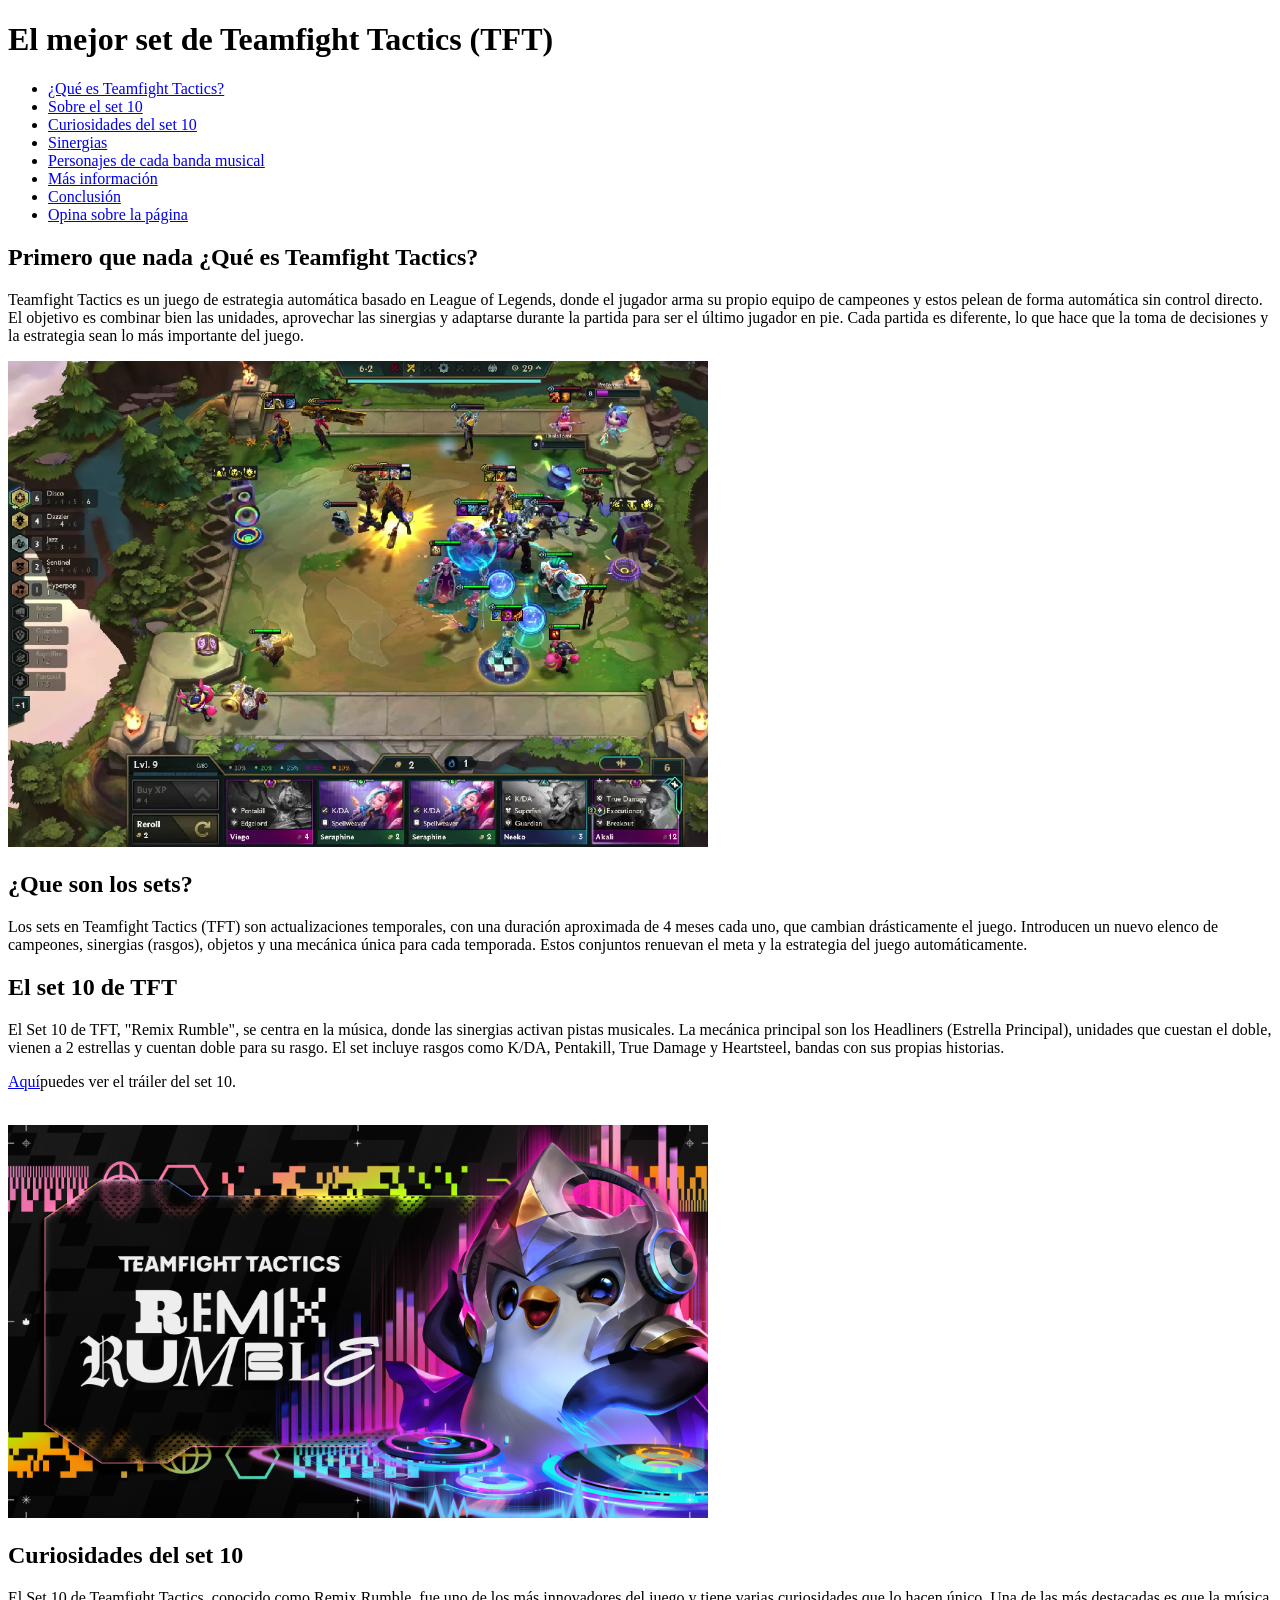
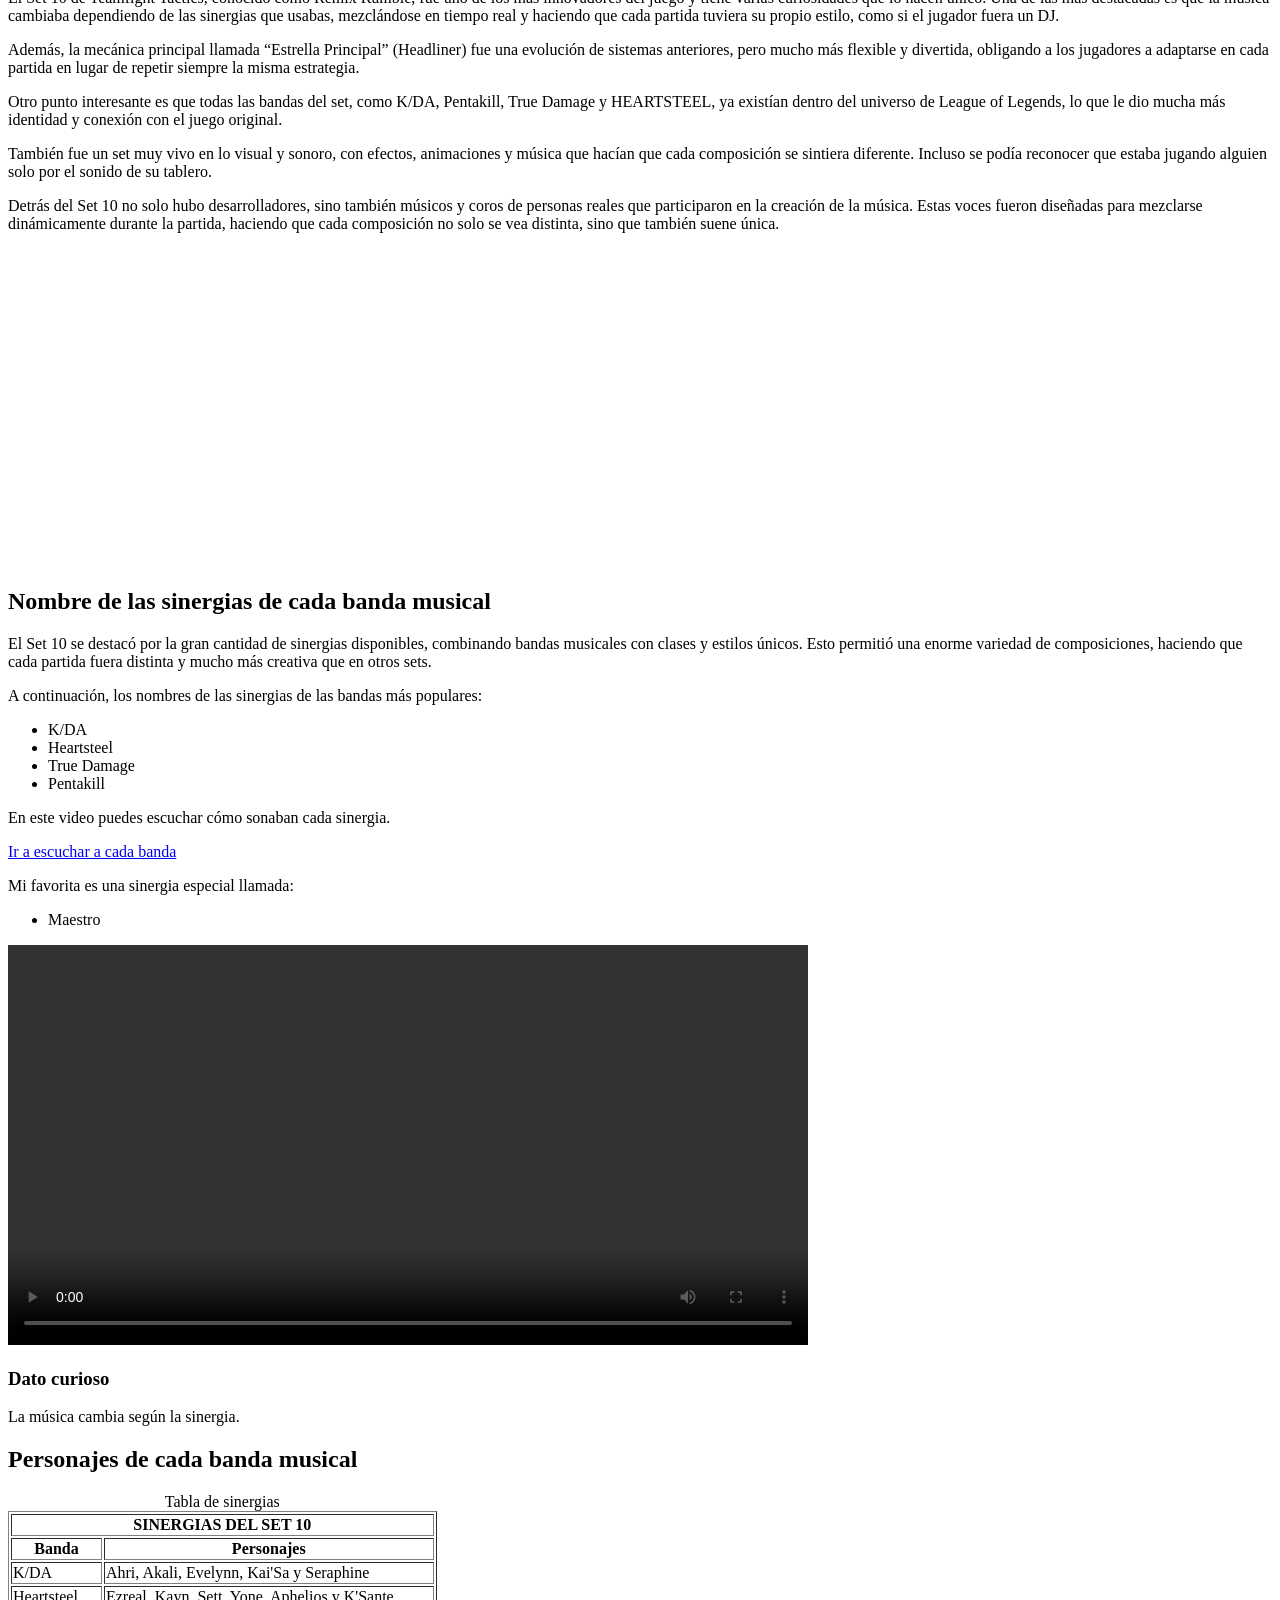
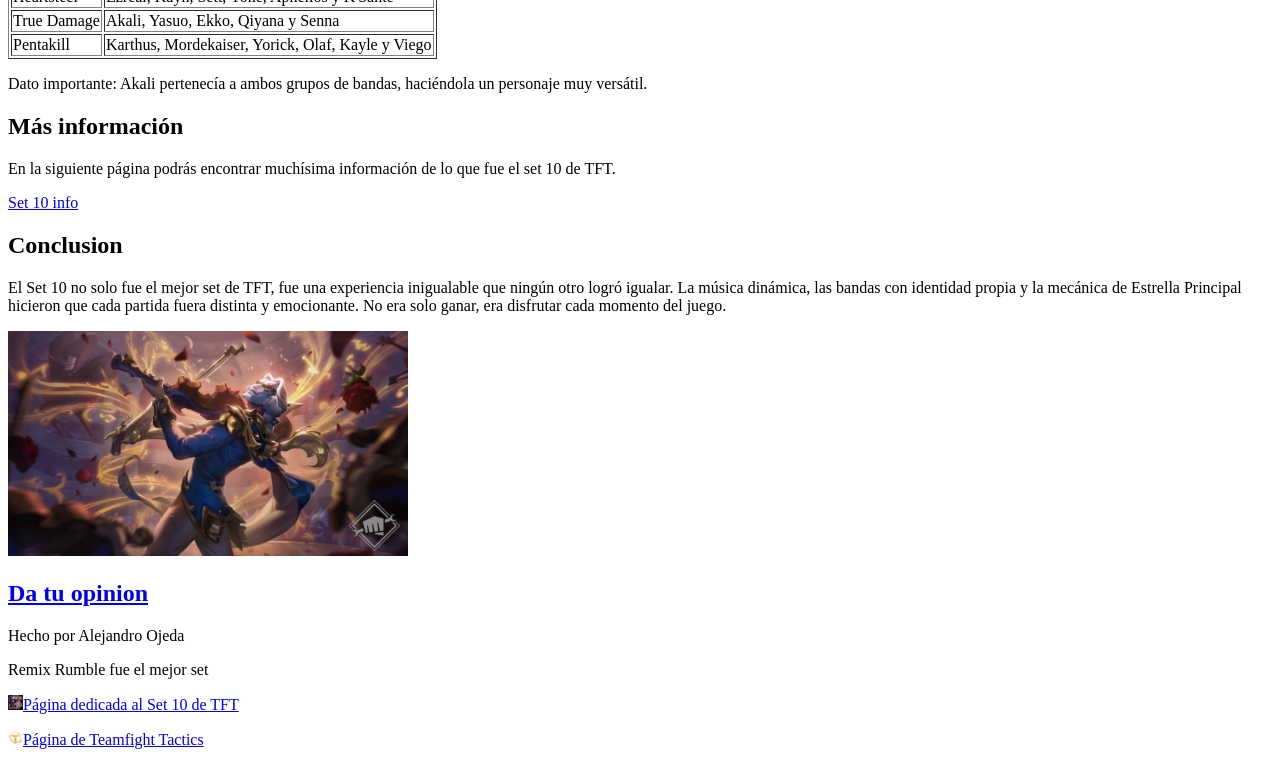
==== index.html @ 99e9a043 "agrego archivo de estilos css" ====
<!DOCTYPE html>
<html lang="en">
<head>
    <meta charset="UTF-8">
    <meta name="viewport" content="width=device-width, initial-scale=1.0">
    <link rel="shortcut icon" href="img/ab67616d00001e02311f00c1c2e4935c01a6be4f.png" type="image/x-icon">
    <link rel="stylesheet" href="style.css">
    <title>El mejor set de TFT</title>
</head>
<body>
    <header id="inicio">
        <h1>El mejor set de Teamfight Tactics (TFT)</h1>
        <nav>
            <ul>
                <li> <a href="#tft">¿Qué es Teamfight Tactics?</a></li>
                <li> <a href="#sobre">Sobre el set 10</a></li>
                <li> <a href="#curiosidades">Curiosidades del set 10</a></li>
                <li> <a href="#sinergias">Sinergias</a></li>
                <li> <a href="#pj">Personajes de cada banda musical</a></li>
                <li> <a href="#info">Más información</a></li>
                <li> <a href="#conclusion">Conclusión</a></li>
                <li> <a href="#opinion">Opina sobre la página</a></li>
            </ul>
        </nav>
    </header>
    <main>
        <article id="tft">
            <h2>Primero que nada ¿Qué es Teamfight Tactics?</h2>
            <p>Teamfight Tactics es un juego de estrategia automática basado en League of Legends, donde el jugador arma su propio equipo de campeones y estos pelean de forma automática sin control directo. El objetivo es combinar bien las unidades, aprovechar las sinergias y adaptarse durante la partida para ser el último jugador en pie. Cada partida es diferente, lo que hace que la toma de decisiones y la estrategia sean lo más importante del juego.</p>
            <img src="img/imagen1.png" alt="imge" width="700"><br>
        </article>
        <section>
            <h2 id="sobre">¿Que son los sets?</h2>
            <p>Los sets en Teamfight Tactics (TFT) son actualizaciones temporales, con una duración aproximada de 4 meses cada uno, que cambian drásticamente el juego. Introducen un nuevo elenco de campeones, sinergias (rasgos), objetos y una mecánica única para cada temporada. Estos conjuntos renuevan el meta y la estrategia del juego automáticamente.</p>
            <h2>El set 10 de TFT</h2>
            <p>El Set 10 de TFT, "Remix Rumble", se centra en la música, donde las sinergias activan pistas musicales. La mecánica principal son los Headliners (Estrella Principal), unidades que cuestan el doble, vienen a 2 estrellas y cuentan doble para su rasgo. El set incluye rasgos como K/DA, Pentakill, True Damage y Heartsteel, bandas con sus propias historias.</p>
            <p><a href="https://www.youtube.com/watch?v=KkWcsskG4Y8" target="_blank">Aquí</a>puedes ver el tráiler del set 10.</p>        
            <br>
            <img src="img/TFT.jpg" alt="image" width="700">
        </section>
        <section>
            <h2 id="curiosidades">Curiosidades del set 10</h2>
            <p>El Set 10 de Teamfight Tactics, conocido como Remix Rumble, fue uno de los más innovadores del juego y tiene varias curiosidades que lo hacen único. Una de las más destacadas es que la música cambiaba dependiendo de las sinergias que usabas, mezclándose en tiempo real y haciendo que cada partida tuviera su propio estilo, como si el jugador fuera un DJ.</p>
            <p>Además, la mecánica principal llamada “Estrella Principal” (Headliner) fue una evolución de sistemas anteriores, pero mucho más flexible y divertida, obligando a los jugadores a adaptarse en cada partida en lugar de repetir siempre la misma estrategia.</p>
            <p>Otro punto interesante es que todas las bandas del set, como K/DA, Pentakill, True Damage y HEARTSTEEL, ya existían dentro del universo de League of Legends, lo que le dio mucha más identidad y conexión con el juego original.</p>
            <p>También fue un set muy vivo en lo visual y sonoro, con efectos, animaciones y música que hacían que cada composición se sintiera diferente. Incluso se podía reconocer que estaba jugando alguien solo por el sonido de su tablero.</p>
            <p>Detrás del Set 10 no solo hubo desarrolladores, sino también músicos y coros de personas reales que participaron en la creación de la música. Estas voces fueron diseñadas para mezclarse dinámicamente durante la partida, haciendo que cada composición no solo se vea distinta, sino que también suene única.</p>
            <iframe 
                width="560" height="315" 
                src="https://www.youtube.com/embed/hnyvCXQymzk?start=646"
                frameborder="0" 
                allowfullscreen>
            </iframe>
        </section>    
        <section id="sinergias">
            <h2>Nombre de las sinergias de cada banda musical</h2>
            <p>El Set 10 se destacó por la gran cantidad de sinergias disponibles, combinando bandas musicales con clases y estilos únicos. Esto permitió una enorme variedad de composiciones, haciendo que cada partida fuera distinta y mucho más creativa que en otros sets.</p>
            <p>A continuación, los nombres de las sinergias de las bandas más populares:</p>
            <ul>
                <li>K/DA</li>
                <li>Heartsteel</li>
                <li>True Damage</li>
                <li>Pentakill</li>
            </ul>
            <p>En este video puedes escuchar cómo sonaban cada sinergia.</p>
            <a href="https://www.youtube.com/watch?v=GErB5i_WnOU&t=1s" target="_blank ">Ir a escuchar a cada banda</a>
            <p>Mi favorita es una sinergia especial llamada:</p>
            <ul>
                <li>Maestro</li>
            </ul>
            <video controls width ="800">
                <source src="vid/maestro.mp4" type="video/mp4">
            </video>
            <br>
        </section>
        <aside>
            <h3>Dato curioso</h3>
            <p>La música cambia según la sinergia.</p>
        </aside>
        <section id="pj">
            <h2>Personajes de cada banda musical</h2>
            <table border="1">
                <caption>Tabla de sinergias</caption>
                <thead>
                    <tr>
                        <th colspan="2">SINERGIAS DEL SET 10</th>
                    </tr>
                    <tr>
                        <th>Banda</th>
                        <th>Personajes</th>
                    </tr>
                </thead>
                <tbody>
                    <tr>
                        <td>K/DA</td>
                        <td>Ahri, Akali, Evelynn, Kai'Sa y Seraphine</td>
                    </tr>
                    <tr>
                        <td>Heartsteel</td>
                        <td>Ezreal, Kayn, Sett, Yone, Aphelios y K'Sante</td>
                    </tr>
                    <tr>
                        <td>True Damage</td>
                        <td>Akali, Yasuo, Ekko, Qiyana y Senna</td>
                    </tr>
                    <tr>
                        <td>Pentakill</td>
                        <td>Karthus, Mordekaiser, Yorick, Olaf, Kayle y Viego</td>
                    </tr>
                </tbody>
            </table>
            <p>Dato importante: Akali pertenecía a ambos grupos de bandas, haciéndola un personaje muy versátil.</p>
        </section>
        <section id="info">
            <h2>Más información</h2>
            <p>En la siguiente página podrás encontrar muchísima información de lo que fue el set 10 de TFT.</p>
            <a href="https://lolchess.gg/champions/set10/stats" target="_blank">Set 10 info</a>
        </section>
        <section id="conclusion">
            <h2>Conclusion</h2>
            <p>El Set 10 no solo fue el mejor set de TFT, fue una experiencia inigualable que ningún otro logró igualar. La música dinámica, las bandas con identidad propia y la mecánica de Estrella Principal hicieron que cada partida fuera distinta y emocionante. No era solo ganar, era disfrutar cada momento del juego.</p>
            <img src="img/maestro.jpg" alt="image" width="400">
        </section>
        <a href="opinion.html"><h2 id="opinion">Da tu opinion</h2></a>
    </main>
    <footer>
        <p>Hecho por Alejandro Ojeda</p>
        <p>Remix Rumble fue el mejor set</p>
        <p><a href="#inicio">
            <img src="img/ab67616d00001e02311f00c1c2e4935c01a6be4f.png" width="15">Página dedicada al Set 10 de TFT
        </a></p>
        <p><a href="https://teamfighttactics.leagueoflegends.com/es-es/" target="_blank">
            <img src="img/logo.png" width="15">Página de Teamfight Tactics
        </a></p>
    </footer>
</body>
</html>
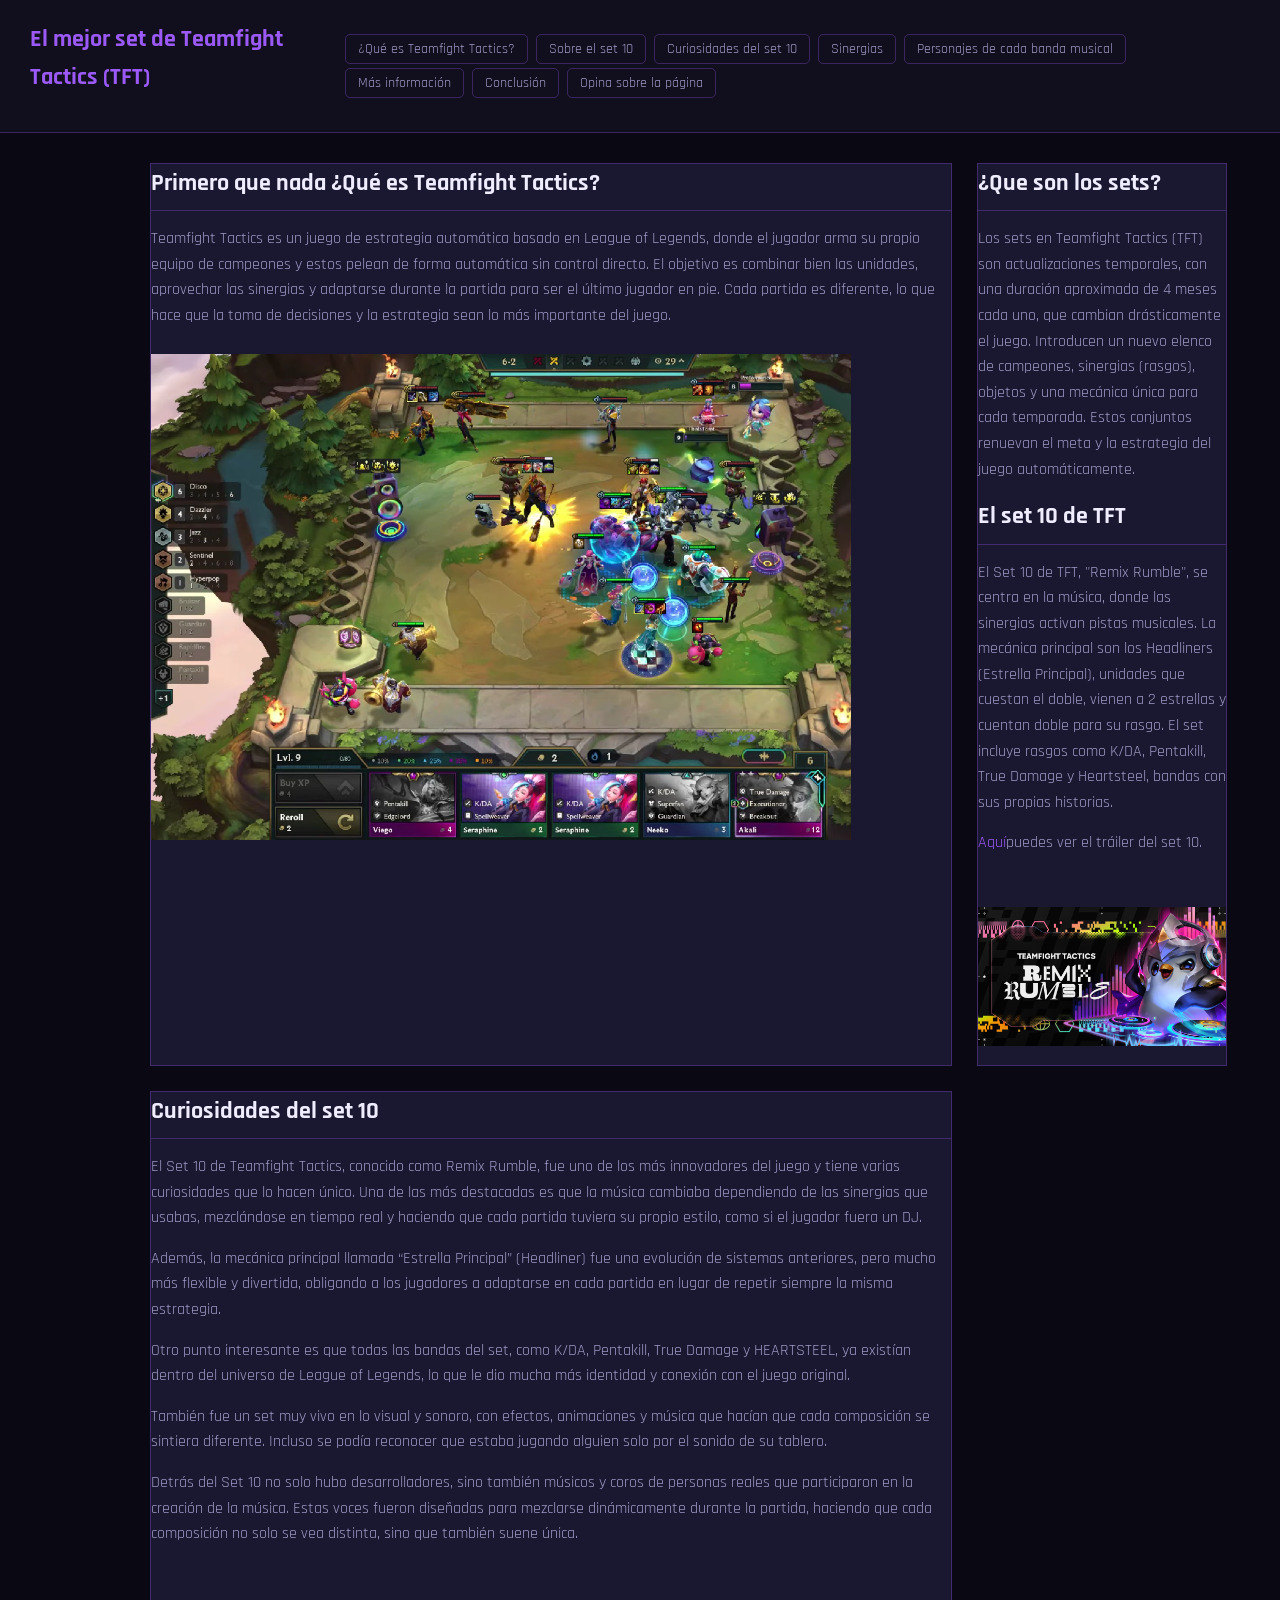
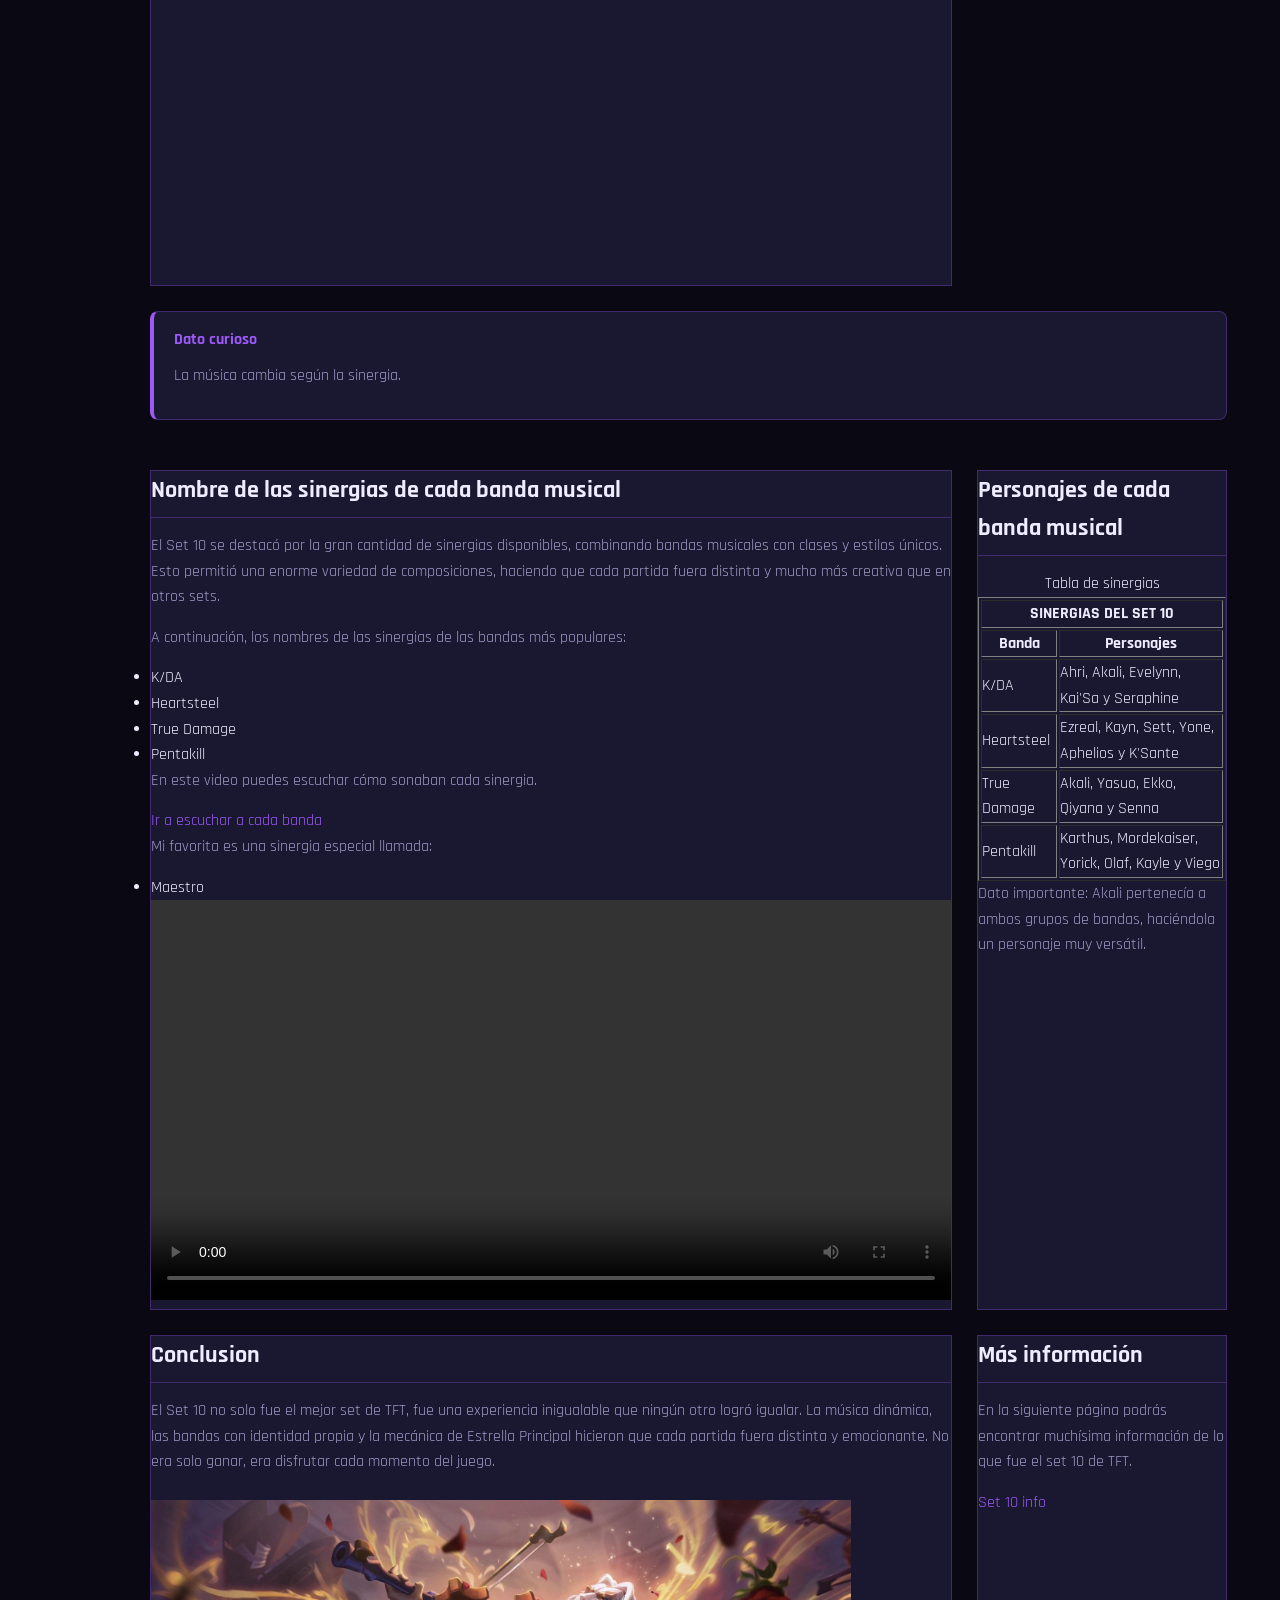
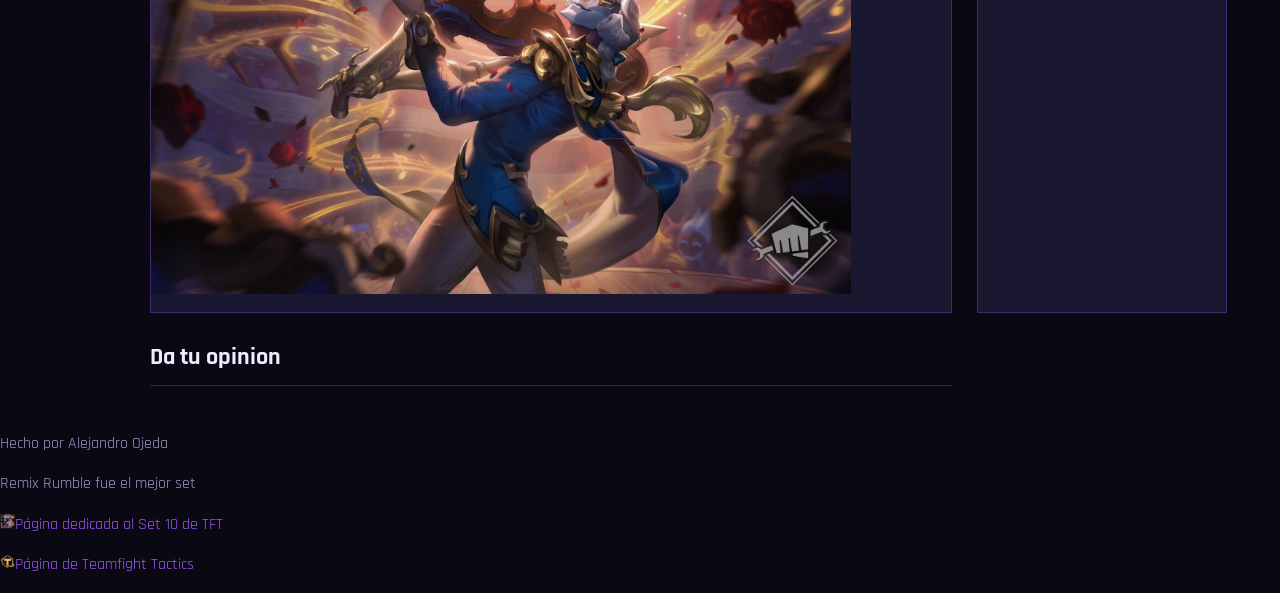
==== commit b3beb3ca: "style:agrego estilos del main, sections y article" ====
--- a/index.html
+++ b/index.html
@@ -52,6 +52,10 @@
                 allowfullscreen>
             </iframe>
         </section>    
+        <aside>
+            <h3>Dato curioso</h3>
+            <p>La música cambia según la sinergia.</p>
+        </aside>
         <section id="sinergias">
             <h2>Nombre de las sinergias de cada banda musical</h2>
             <p>El Set 10 se destacó por la gran cantidad de sinergias disponibles, combinando bandas musicales con clases y estilos únicos. Esto permitió una enorme variedad de composiciones, haciendo que cada partida fuera distinta y mucho más creativa que en otros sets.</p>
@@ -73,10 +77,6 @@
             </video>
             <br>
         </section>
-        <aside>
-            <h3>Dato curioso</h3>
-            <p>La música cambia según la sinergia.</p>
-        </aside>
         <section id="pj">
             <h2>Personajes de cada banda musical</h2>
             <table border="1">
@@ -111,15 +111,15 @@
             </table>
             <p>Dato importante: Akali pertenecía a ambos grupos de bandas, haciéndola un personaje muy versátil.</p>
         </section>
+        <section id="conclusion">
+            <h2>Conclusion</h2>
+            <p>El Set 10 no solo fue el mejor set de TFT, fue una experiencia inigualable que ningún otro logró igualar. La música dinámica, las bandas con identidad propia y la mecánica de Estrella Principal hicieron que cada partida fuera distinta y emocionante. No era solo ganar, era disfrutar cada momento del juego.</p>
+            <img src="img/maestro.jpg" alt="image" width="400">
+        </section>
         <section id="info">
             <h2>Más información</h2>
             <p>En la siguiente página podrás encontrar muchísima información de lo que fue el set 10 de TFT.</p>
             <a href="https://lolchess.gg/champions/set10/stats" target="_blank">Set 10 info</a>
-        </section>
-        <section id="conclusion">
-            <h2>Conclusion</h2>
-            <p>El Set 10 no solo fue el mejor set de TFT, fue una experiencia inigualable que ningún otro logró igualar. La música dinámica, las bandas con identidad propia y la mecánica de Estrella Principal hicieron que cada partida fuera distinta y emocionante. No era solo ganar, era disfrutar cada momento del juego.</p>
-            <img src="img/maestro.jpg" alt="image" width="400">
         </section>
         <a href="opinion.html"><h2 id="opinion">Da tu opinion</h2></a>
     </main>
--- a/style.css
+++ b/style.css
@@ -0,0 +1,126 @@
+@import url('https://fonts.googleapis.com/css2?family=Rajdhani:wght@400;700&display=swap');
+
+:root {
+    --color-fondo: #0a0812;
+    --color-card: #1a1730;
+    --color-morado: #9b59f5;
+    --color-rosa: #e040fb;
+    --color-dorado: #f5c842;
+    --color-texto: #f0ecff;
+    --color-texto-secundario: #9e99c4;
+    --borde: 1px solid rgba(155, 89, 245, 0.3);
+    --radio: 8px;
+    --transicion: 0.2s ease;
+}
+
+* {
+    margin: 0;
+    padding: 0;
+    box-sizing: border-box;
+}
+
+body {
+    background-color: var(--color-fondo);
+    color: var(--color-texto);
+    font-family: 'Rajdhani', sans-serif;
+    font-size: 16px;
+    line-height: 1.6;
+}
+
+header {
+    background-color: #110f1e;
+    border-bottom: var(--borde);
+    padding: 20px 30px;
+    display: flex;
+    align-items: center;
+    gap: 20px;
+} 
+
+header h1 {
+    font-size: 1.5rem;
+    color: var(--color-morado);
+    animation: pulso 3s ease-in-out infinite;
+}
+
+nav ul {
+    list-style: none;
+    display: flex;
+    flex-wrap: wrap;
+    gap: 8px;
+}
+
+nav ul li a {
+    color: var(--color-texto-secundario);
+    text-decoration: none;
+    padding: 5px 12px;
+    border: var(--borde);
+    border-radius: 5px;
+    font-size: 0.9rem;
+    transition: color var(--transicion), background-color var(--transicion);
+}
+
+nav ul li a:hover {
+    color: var(--color-morado);
+    background-color: rgba(155, 89, 245, 0.1);
+}
+
+main {
+    display: grid;
+    grid-template-columns: 1fr 250px;
+    gap: 25px;
+    max-width: 1100px;
+    margin: 30px auto;
+    padding: 0 60px;
+}
+
+h1, h2, h3 {
+    margin-bottom: 15px;
+    color: var(--color-texto);
+}
+
+h2 {
+    font-size: 1.5rem;
+    border-bottom: var(--borde);
+    padding-bottom: 8px;
+}
+
+p {
+    color: var(--color-texto-secundario);
+    margin-bottom: 15px;
+}
+
+a {
+    color: var(--color-morado);
+    text-decoration: none;
+    transition: color var(--transicion);
+}
+
+a:hover {
+    color: var(--color-rosa);
+}
+
+aside {
+    background-color: var(--color-card);
+    border: var(--borde);
+    border-left: 4px solid var(--color-morado);
+    padding: 15px 20px;
+    border-radius: var(--radio);
+    margin-bottom: 25px;
+    grid-column: 1 / -1;
+}
+
+aside h3 {
+    color: var(--color-morado);
+    font-size: 1rem;
+    margin-bottom: 10px;
+}
+
+section, article {
+    background-color: var(--color-card);
+    border: var(--borde);
+}
+section img, article img {
+    width: 100%;
+    max-width: 700px;
+    margin: 10px auto;
+}
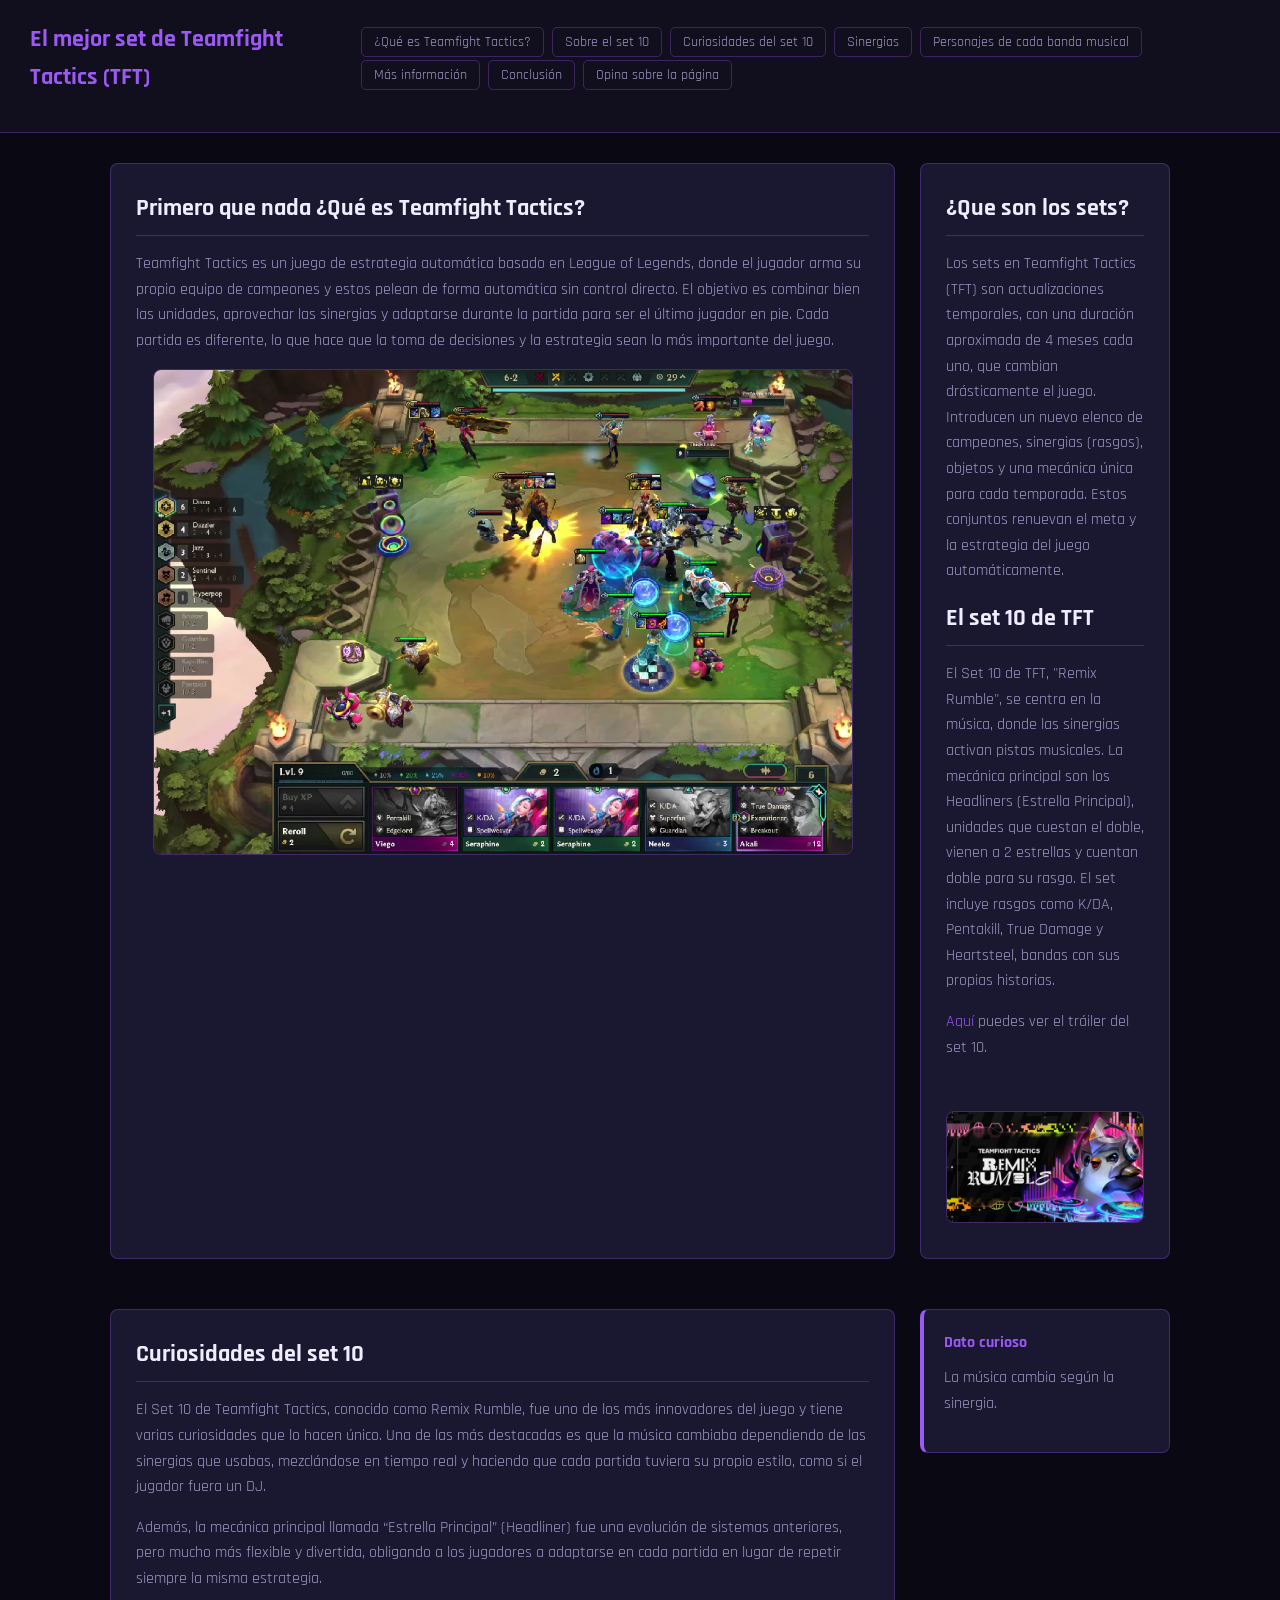
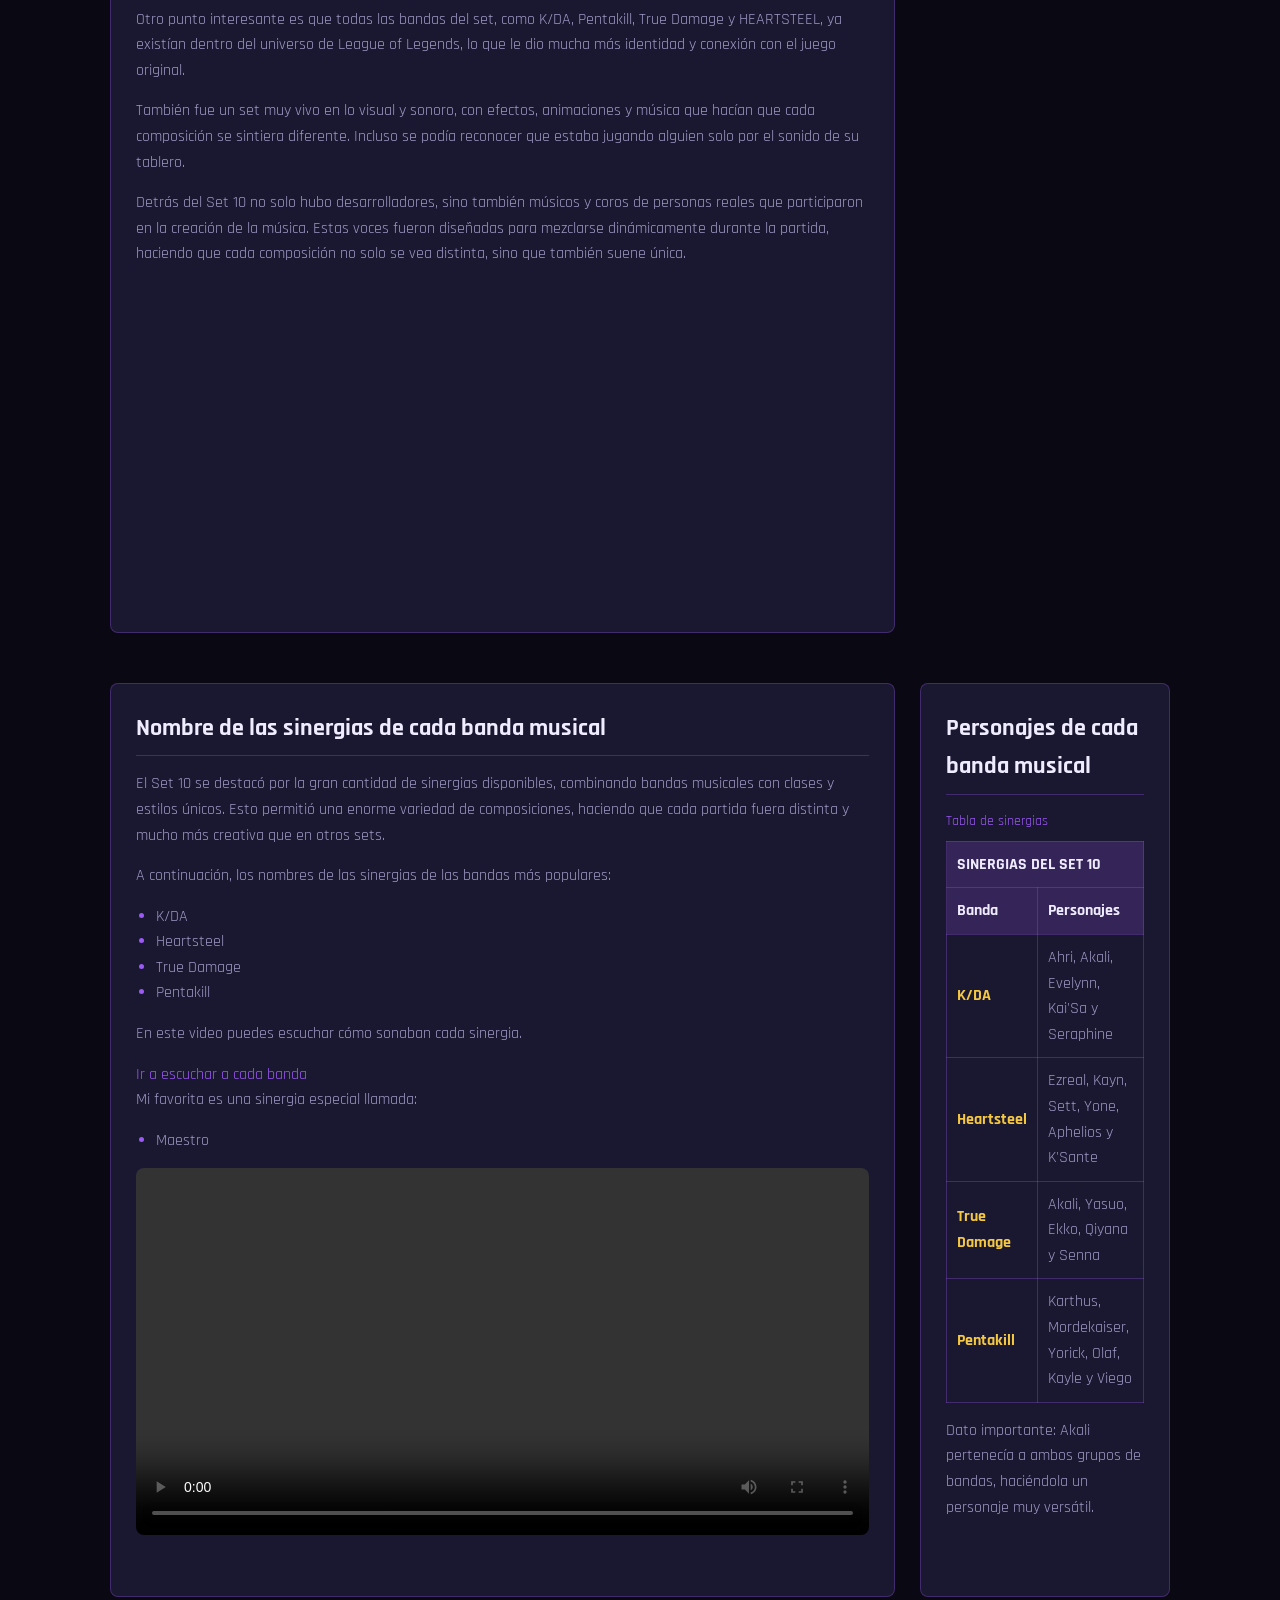
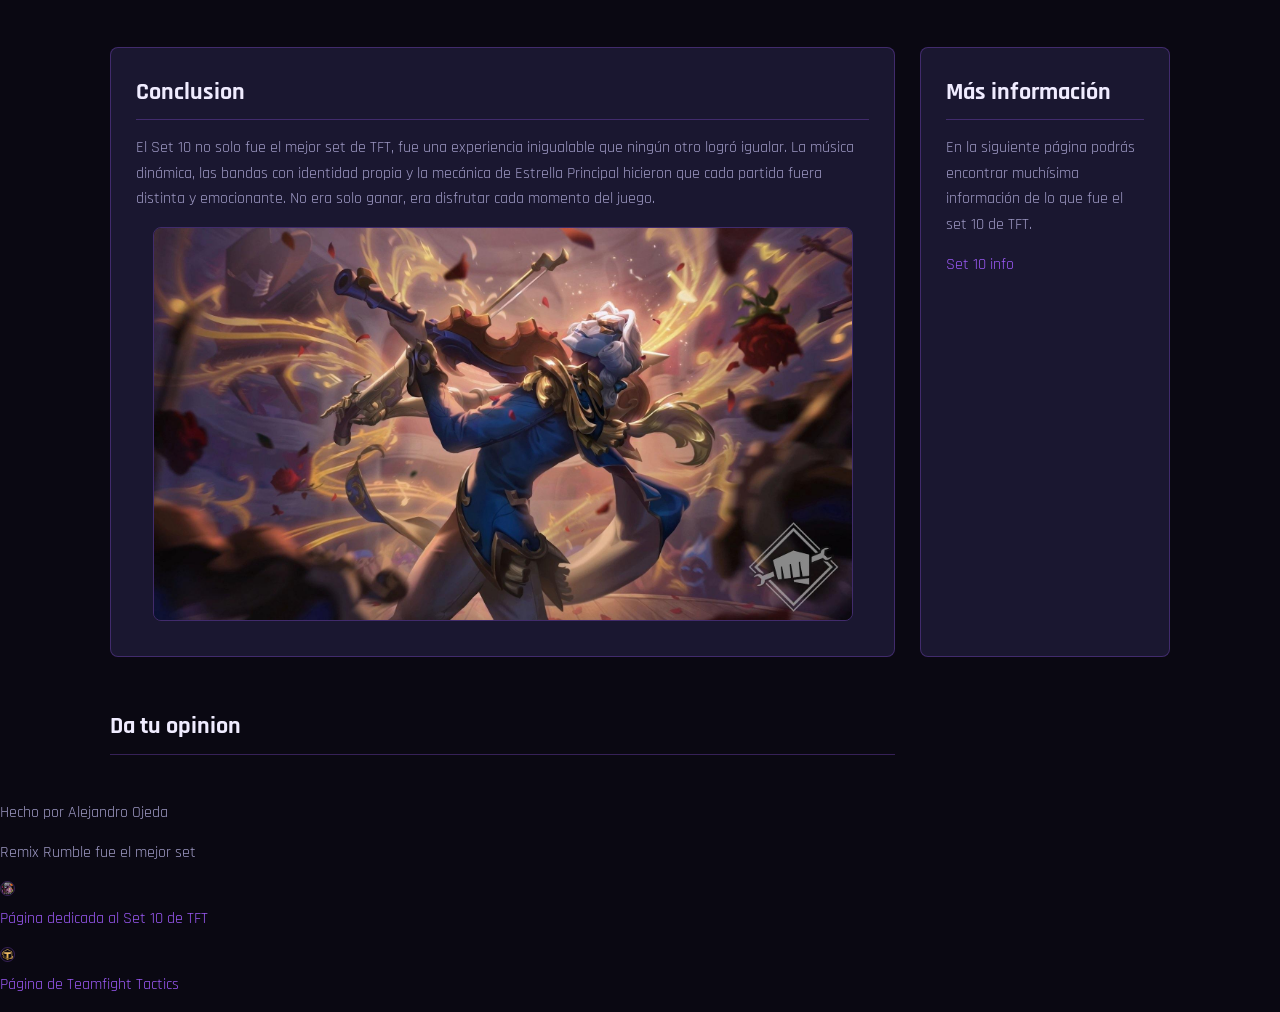
==== commit 6eba514c: "style: agrego estilos de tabla y listas" ====
--- a/index.html
+++ b/index.html
@@ -34,7 +34,7 @@
             <p>Los sets en Teamfight Tactics (TFT) son actualizaciones temporales, con una duración aproximada de 4 meses cada uno, que cambian drásticamente el juego. Introducen un nuevo elenco de campeones, sinergias (rasgos), objetos y una mecánica única para cada temporada. Estos conjuntos renuevan el meta y la estrategia del juego automáticamente.</p>
             <h2>El set 10 de TFT</h2>
             <p>El Set 10 de TFT, "Remix Rumble", se centra en la música, donde las sinergias activan pistas musicales. La mecánica principal son los Headliners (Estrella Principal), unidades que cuestan el doble, vienen a 2 estrellas y cuentan doble para su rasgo. El set incluye rasgos como K/DA, Pentakill, True Damage y Heartsteel, bandas con sus propias historias.</p>
-            <p><a href="https://www.youtube.com/watch?v=KkWcsskG4Y8" target="_blank">Aquí</a>puedes ver el tráiler del set 10.</p>        
+            <p><a href="https://www.youtube.com/watch?v=KkWcsskG4Y8" target="_blank">Aquí </a>puedes ver el tráiler del set 10.</p>        
             <br>
             <img src="img/TFT.jpg" alt="image" width="700">
         </section>
--- a/style.css
+++ b/style.css
@@ -70,7 +70,7 @@
     gap: 25px;
     max-width: 1100px;
     margin: 30px auto;
-    padding: 0 60px;
+    padding: 0 20px;
 }
 
 h1, h2, h3 {
@@ -99,14 +99,29 @@
     color: var(--color-rosa);
 }
 
+section, article {
+    background-color: var(--color-card);
+    border: var(--borde);
+    border-radius: var(--radio);
+    padding: 25px;
+    margin-bottom: 25px;
+    animation: aparecer 0.4s ease both;
+}
+
+section:hover, article:hover {
+    border-color: rgba(155, 89, 245, 0.6);
+    transition: border-color var(--transicion);
+}
+
 aside {
     background-color: var(--color-card);
     border: var(--borde);
     border-left: 4px solid var(--color-morado);
-    padding: 15px 20px;
-    border-radius: var(--radio);
-    margin-bottom: 25px;
-    grid-column: 1 / -1;
+    padding: 20px;
+    border-radius: var(--radio);
+    height: fit-content;
+    position: sticky;
+    top: 20px;
 }
 
 aside h3 {
@@ -115,12 +130,73 @@
     margin-bottom: 10px;
 }
 
-section, article {
-    background-color: var(--color-card);
-    border: var(--borde);
+img {
+    max-width: 100%;
+    border-radius: var(--radio);
+    border: var(--borde);
+    margin: 10px 0;
+    display: block;
+}
+
+img:hover {
+    transform: scale(1.01);
+    transition: transform var(--transicion);
+}
+
+video, iframe {
+    max-width: 100%;
+    border-radius: var(--radio);
+    margin: 10px 0;
+    display: block;
 }
 section img, article img {
     width: 100%;
     max-width: 700px;
     margin: 10px auto;
-}+}
+
+ul, ol {
+    padding-left: 20px;
+    color: var(--color-texto-secundario);
+    margin-bottom: 15px;
+}
+
+ul li::marker {
+    color: var(--color-morado);
+}
+
+table {
+    width: 100%;
+    border-collapse: collapse;
+    margin: 15px 0;
+}
+
+caption {
+    color: var(--color-morado);
+    margin-bottom: 8px;
+    font-size: 0.9rem;
+    text-align: left;
+}
+
+th {
+    background-color: rgba(155, 89, 245, 0.2);
+    padding: 10px;
+    text-align: left;
+    border: var(--borde);
+}
+
+td {
+    padding: 10px;
+    border: var(--borde);
+    color: var(--color-texto-secundario);
+}
+
+td:first-child {
+    color: var(--color-dorado);
+    font-weight: 700;
+}
+
+tr:hover td {
+    background-color: rgba(155, 89, 245, 0.05);
+    transition: background-color var(--transicion);
+}
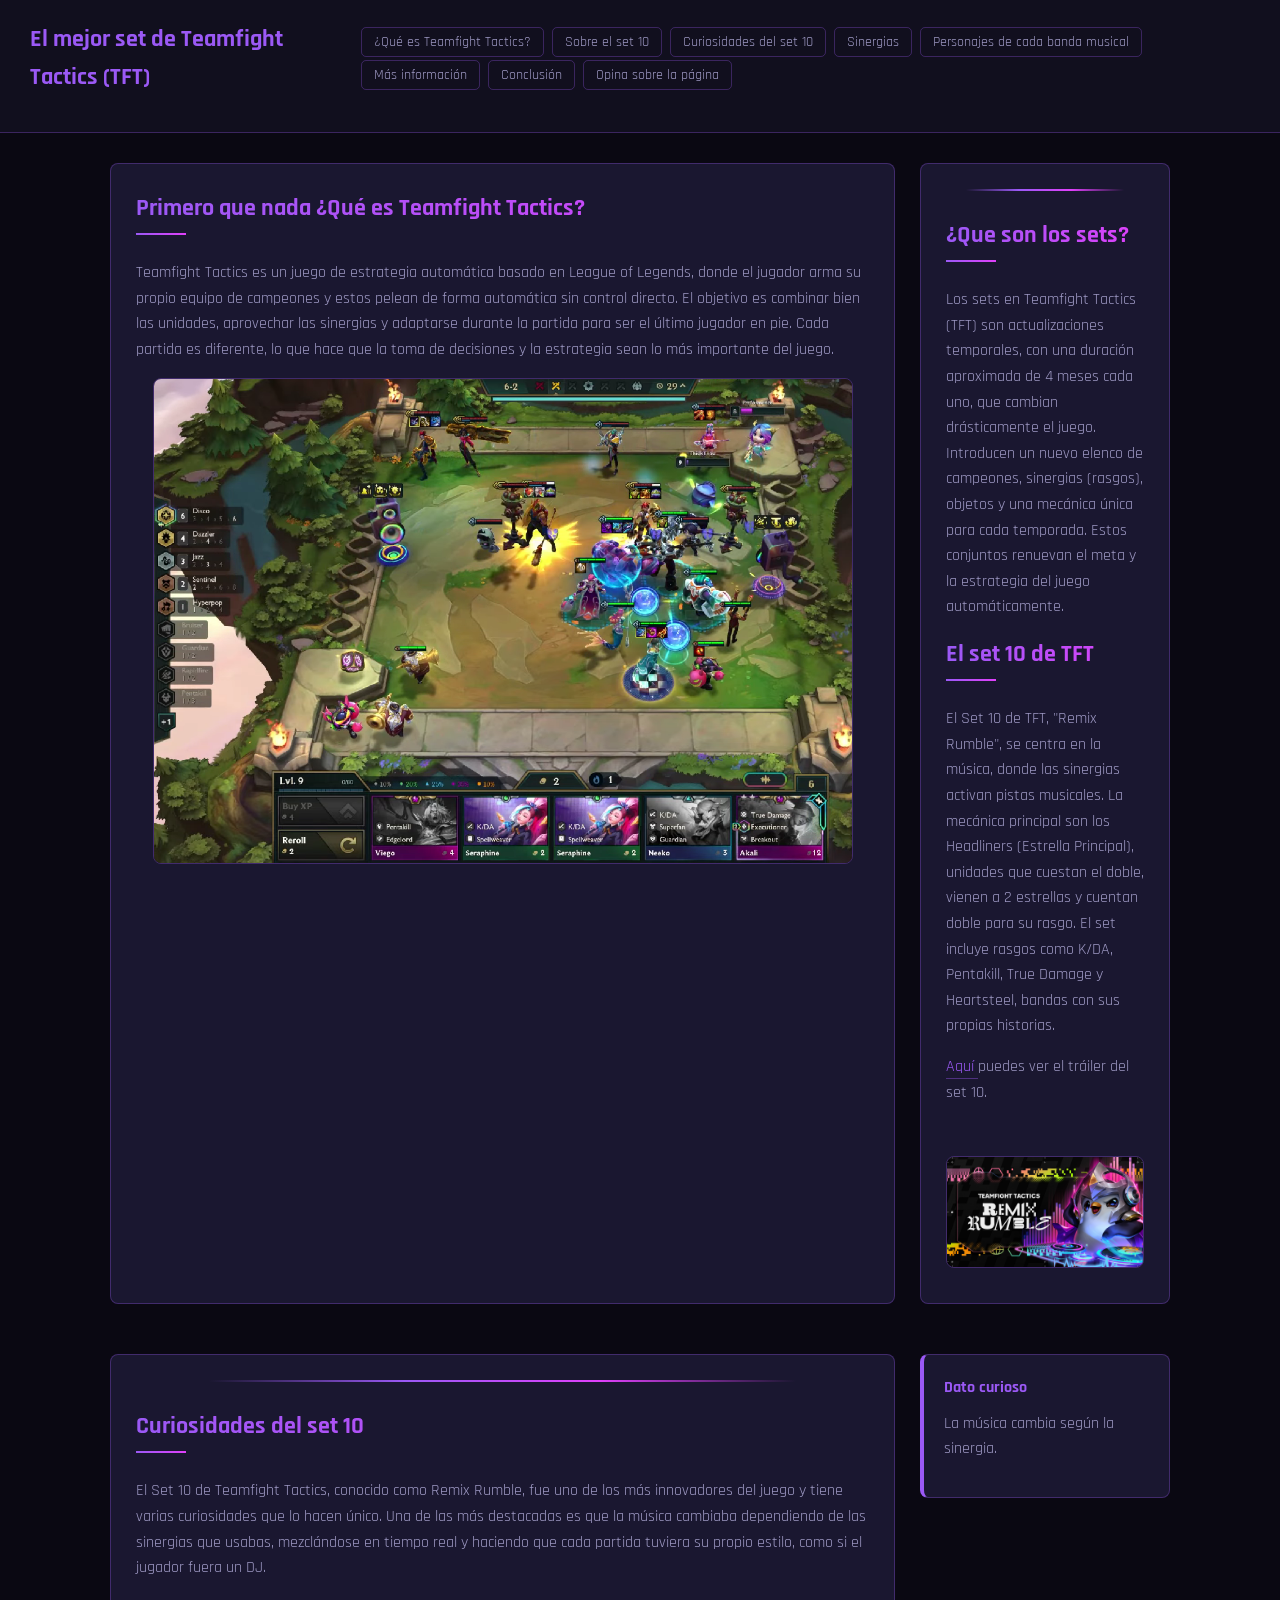
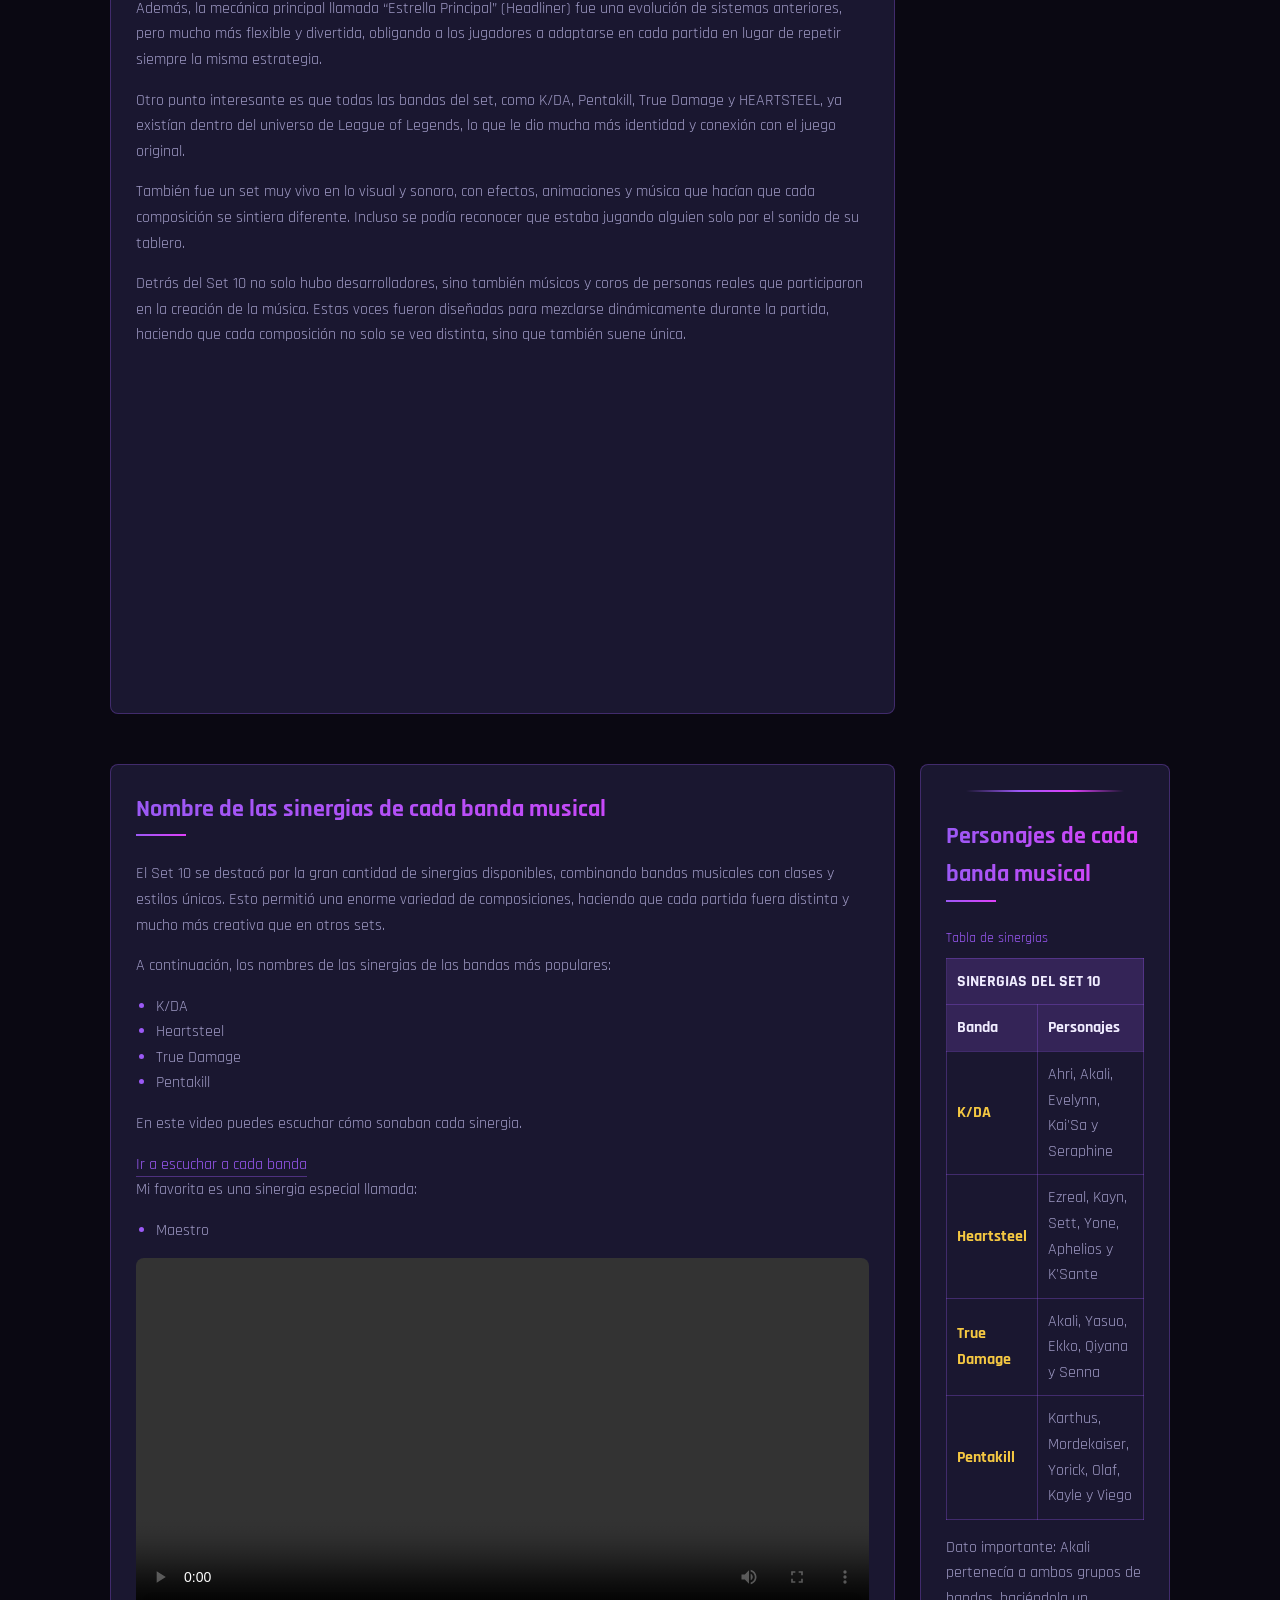
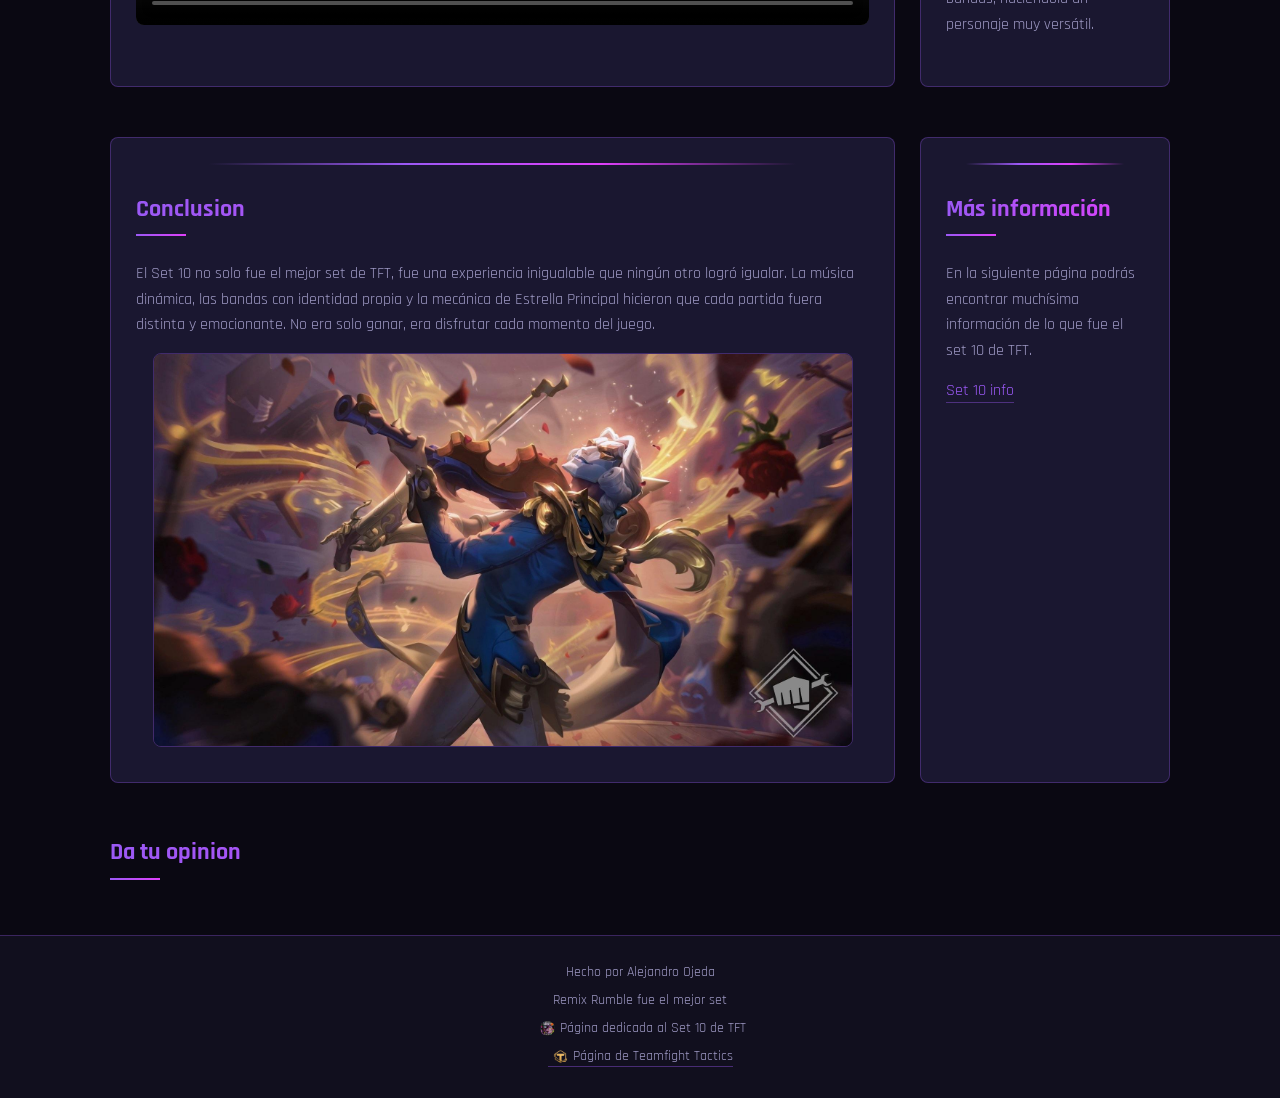
==== commit 5d126184: "Creo app.js y lo vinculo a las paginas" ====
--- a/index.html
+++ b/index.html
@@ -5,6 +5,7 @@
     <meta name="viewport" content="width=device-width, initial-scale=1.0">
     <link rel="shortcut icon" href="img/ab67616d00001e02311f00c1c2e4935c01a6be4f.png" type="image/x-icon">
     <link rel="stylesheet" href="style.css">
+    <script src="app/js" defer></script>
     <title>El mejor set de TFT</title>
 </head>
 <body>
--- a/style.css
+++ b/style.css
@@ -200,3 +200,244 @@
     background-color: rgba(155, 89, 245, 0.05);
     transition: background-color var(--transicion);
 }
+
+form {
+    display: grid;
+    gap: 15px;
+}
+
+fieldset {
+    border: var(--borde);
+    border-radius: var(--radio);
+    padding: 20px;
+}
+
+fieldset:focus-within {
+    border-color: var(--color-morado);
+    transition: border-color var(--transicion);
+}
+
+legend {
+    color: var(--color-morado);
+    padding: 0 8px;
+    font-size: 0.9rem;
+}
+
+main.opinion {
+    display: block;
+    max-width: 750px;
+    margin: 30px auto;
+    padding: 30px 20px;
+}
+
+label {
+    color: var(--color-texto-secundario);
+    font-size: 0.9rem;
+    display: block;
+    margin-bottom: 5px;
+}
+
+input[type="text"],
+input[type="number"],
+textarea,
+select {
+    width: 100%;
+    background-color: rgba(155, 89, 245, 0.05);
+    border: var(--borde);
+    border-radius: 5px;
+    padding: 8px 12px;
+    color: var(--color-texto);
+    font-family: 'Rajdhani', sans-serif;
+    font-size: 1rem;
+    outline: none;
+    transition: border-color var(--transicion);
+    margin-top: 5px;
+}
+
+input[type="text"]:focus,
+input[type="number"]:focus,
+textarea:focus,
+select:focus {
+    border-color: var(--color-morado);
+}
+
+input[type="number"] {
+    width: 100px;
+}
+
+textarea {
+    resize: vertical;
+}
+
+input[type="submit"],
+input[type="reset"] {
+    width: auto;
+    padding: 10px 25px;
+    font-family: 'Rajdhani', sans-serif;
+    font-size: 1rem;
+    font-weight: 700;
+    border-radius: 5px;
+    cursor: pointer;
+    transition: background-color var(--transicion), color var(--transicion), transform var(--transicion);
+}
+
+input[type="submit"] {
+    background-color: var(--color-morado);
+    color: white;
+    border: 1px solid var(--color-morado);
+    margin-right: 10px;
+}
+
+input[type="submit"]:hover {
+    background-color: var(--color-rosa);
+    border-color: var(--color-rosa);
+    transform: translateY(-2px);
+}
+
+input[type="reset"] {
+    background-color: transparent;
+    color: var(--color-texto-secundario);
+    border: var(--borde);
+}
+
+input[type="reset"]:hover {
+    color: var(--color-morado);
+    border-color: var(--color-morado);
+}
+
+footer {
+    background-color: #110f1e;
+    border-top: var(--borde);
+    padding: 25px 30px;
+    text-align: center;
+}
+
+footer p {
+    font-size: 0.9rem;
+    margin-bottom: 5px;
+}
+
+footer a {
+    color: var(--color-texto-secundario);
+    transition: color var(--transicion);
+}
+
+footer a:hover {
+    color: var(--color-morado);
+}
+
+footer img {
+    display: inline;
+    margin: 0 5px;
+    border: none;
+    vertical-align: middle;
+}
+
+@keyframes aparecer {
+    from {
+        opacity: 0;
+        transform: translateY(10px);
+    }
+    to {
+        opacity: 1;
+        transform: translateY(0);
+    }
+}
+
+@keyframes pulso {
+    0%, 100% { opacity: 1; }
+    50% { opacity: 0.6; }
+}
+
+@media (max-width: 768px) {
+    header {
+        flex-direction: column;
+        padding: 15px;
+    }
+
+    nav ul {
+        justify-content: center;
+    }
+
+    main {
+        grid-template-columns: 1fr;
+        padding: 20px 15px;
+    }
+
+    section, article {
+        padding: 15px;
+    }
+
+    input[type="submit"],
+    input[type="reset"] {
+        width: 100%;
+        margin: 5px 0;
+    }
+
+    table {
+        font-size: 0.85rem;
+    }
+
+    td, th {
+        padding: 7px;
+    }
+}
+
+@media (max-width: 480px) {
+    header h1 {
+        font-size: 1.2rem;
+    }
+
+    h2 {
+        font-size: 1.2rem;
+    }
+
+    nav ul li a {
+        font-size: 0.8rem;
+        padding: 4px 8px;
+    }
+}
+
+section + section::before,
+article + section::before {
+    content: '';
+    display: block;
+    width: 80%;
+    height: 2px;
+    background: linear-gradient(90deg, transparent, var(--color-morado), var(--color-rosa), transparent);
+    margin: 0 auto 25px auto;
+}
+
+
+tr:hover td {
+    background-color: rgba(155, 89, 245, 0.12);
+    color: var(--color-texto);
+    transition: all var(--transicion);
+}
+
+a[href^="https"] {
+    border-bottom: 1px solid rgba(155, 89, 245, 0.4);
+    padding-bottom: 1px;
+}
+
+a[href^="https"]:hover {
+    border-bottom-color: var(--color-rosa);
+}
+
+h2 {
+    border-bottom: none;
+    padding-bottom: 10px;
+    background: linear-gradient(90deg, var(--color-morado), var(--color-rosa));
+    -webkit-background-clip: text;
+    -webkit-text-fill-color: transparent;
+    background-clip: text;
+}
+
+h2::after {
+    content: '';
+    display: block;
+    width: 50px;
+    height: 2px;
+    background: linear-gradient(90deg, var(--color-morado), var(--color-rosa));
+    margin-top: 6px;
+}
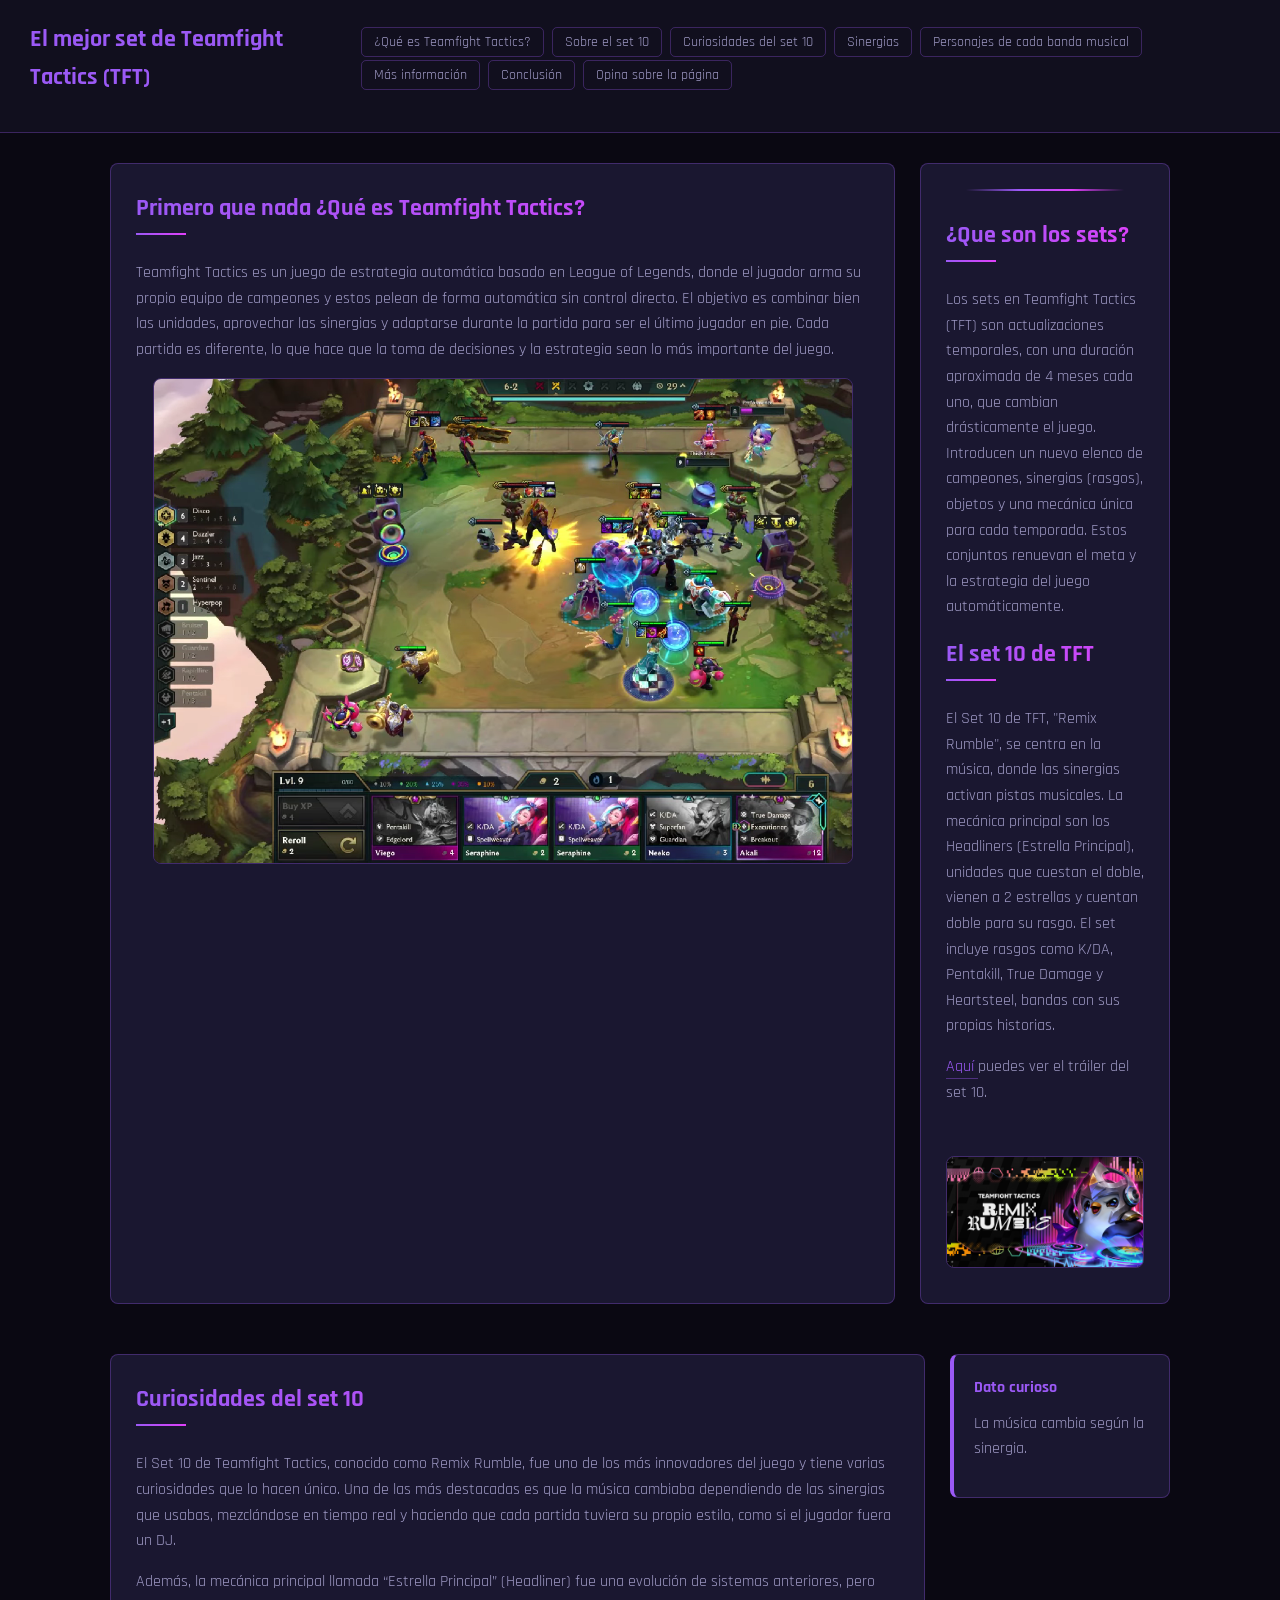
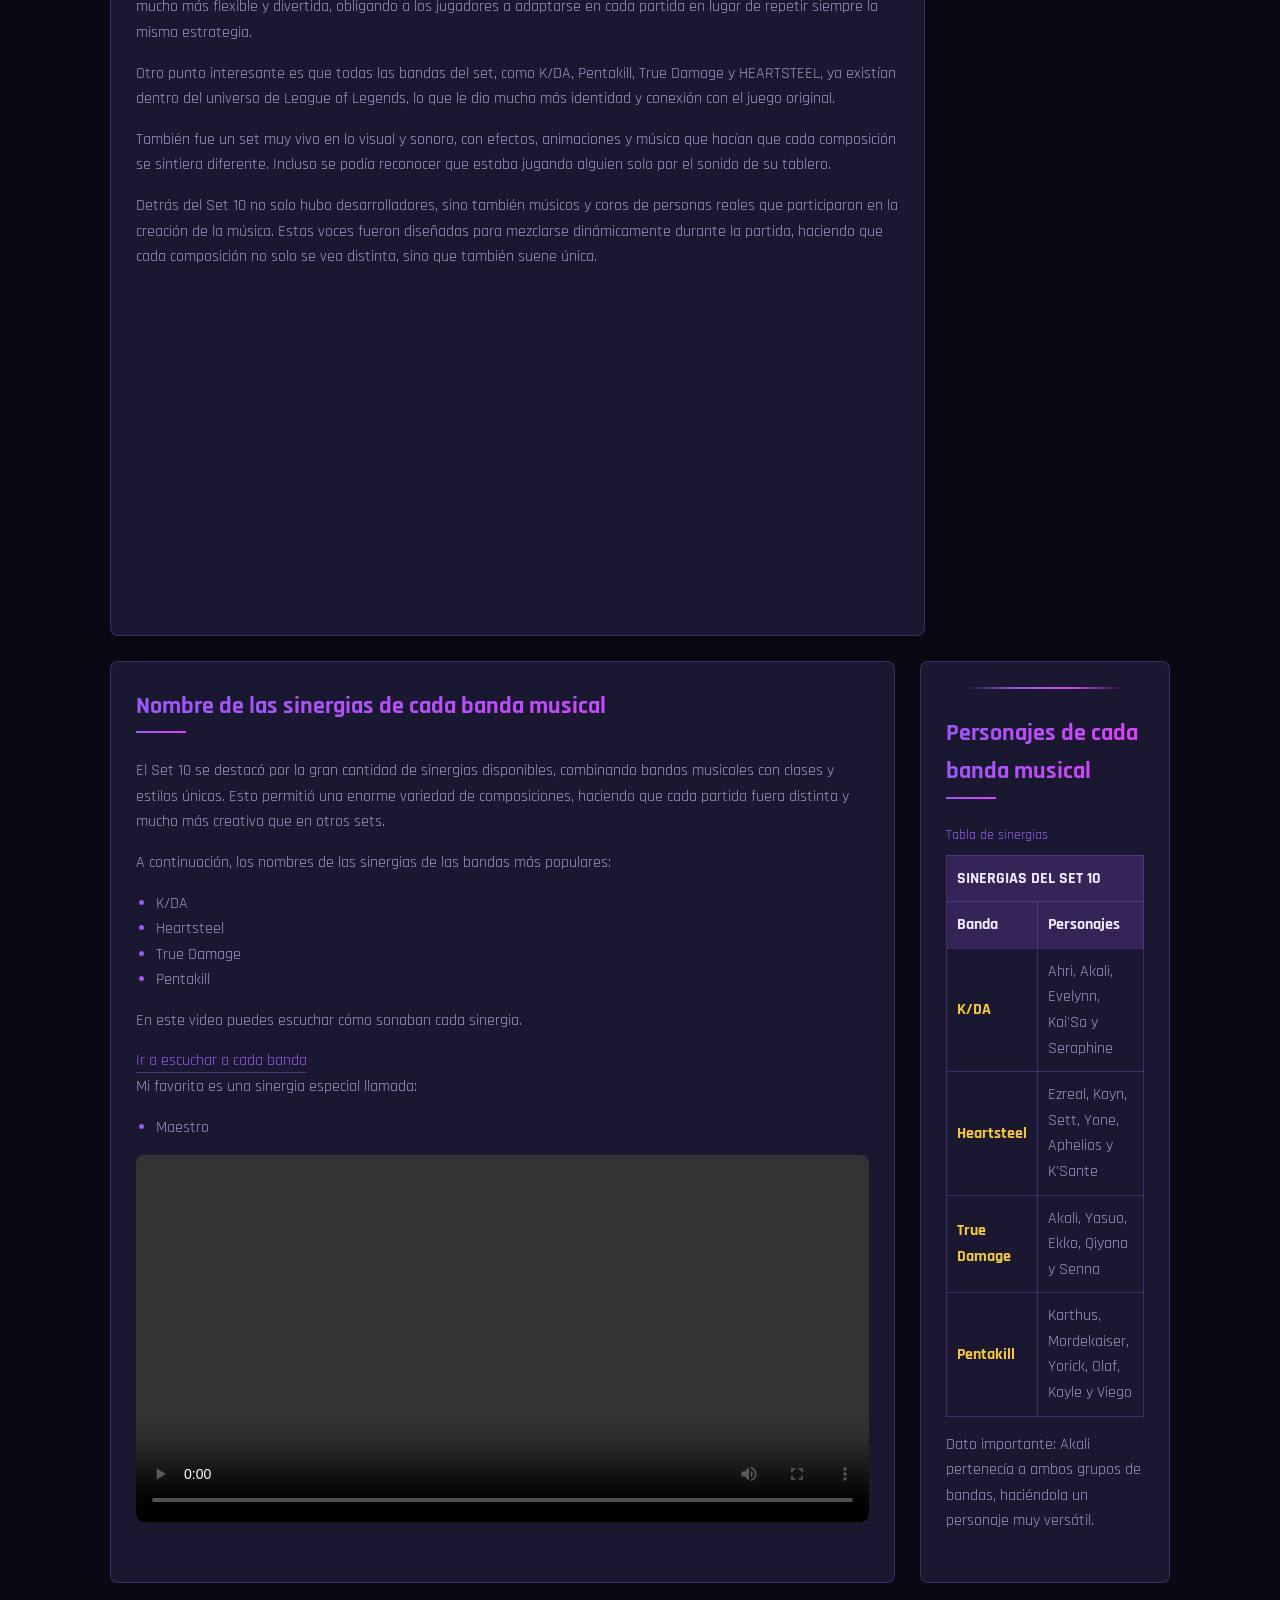
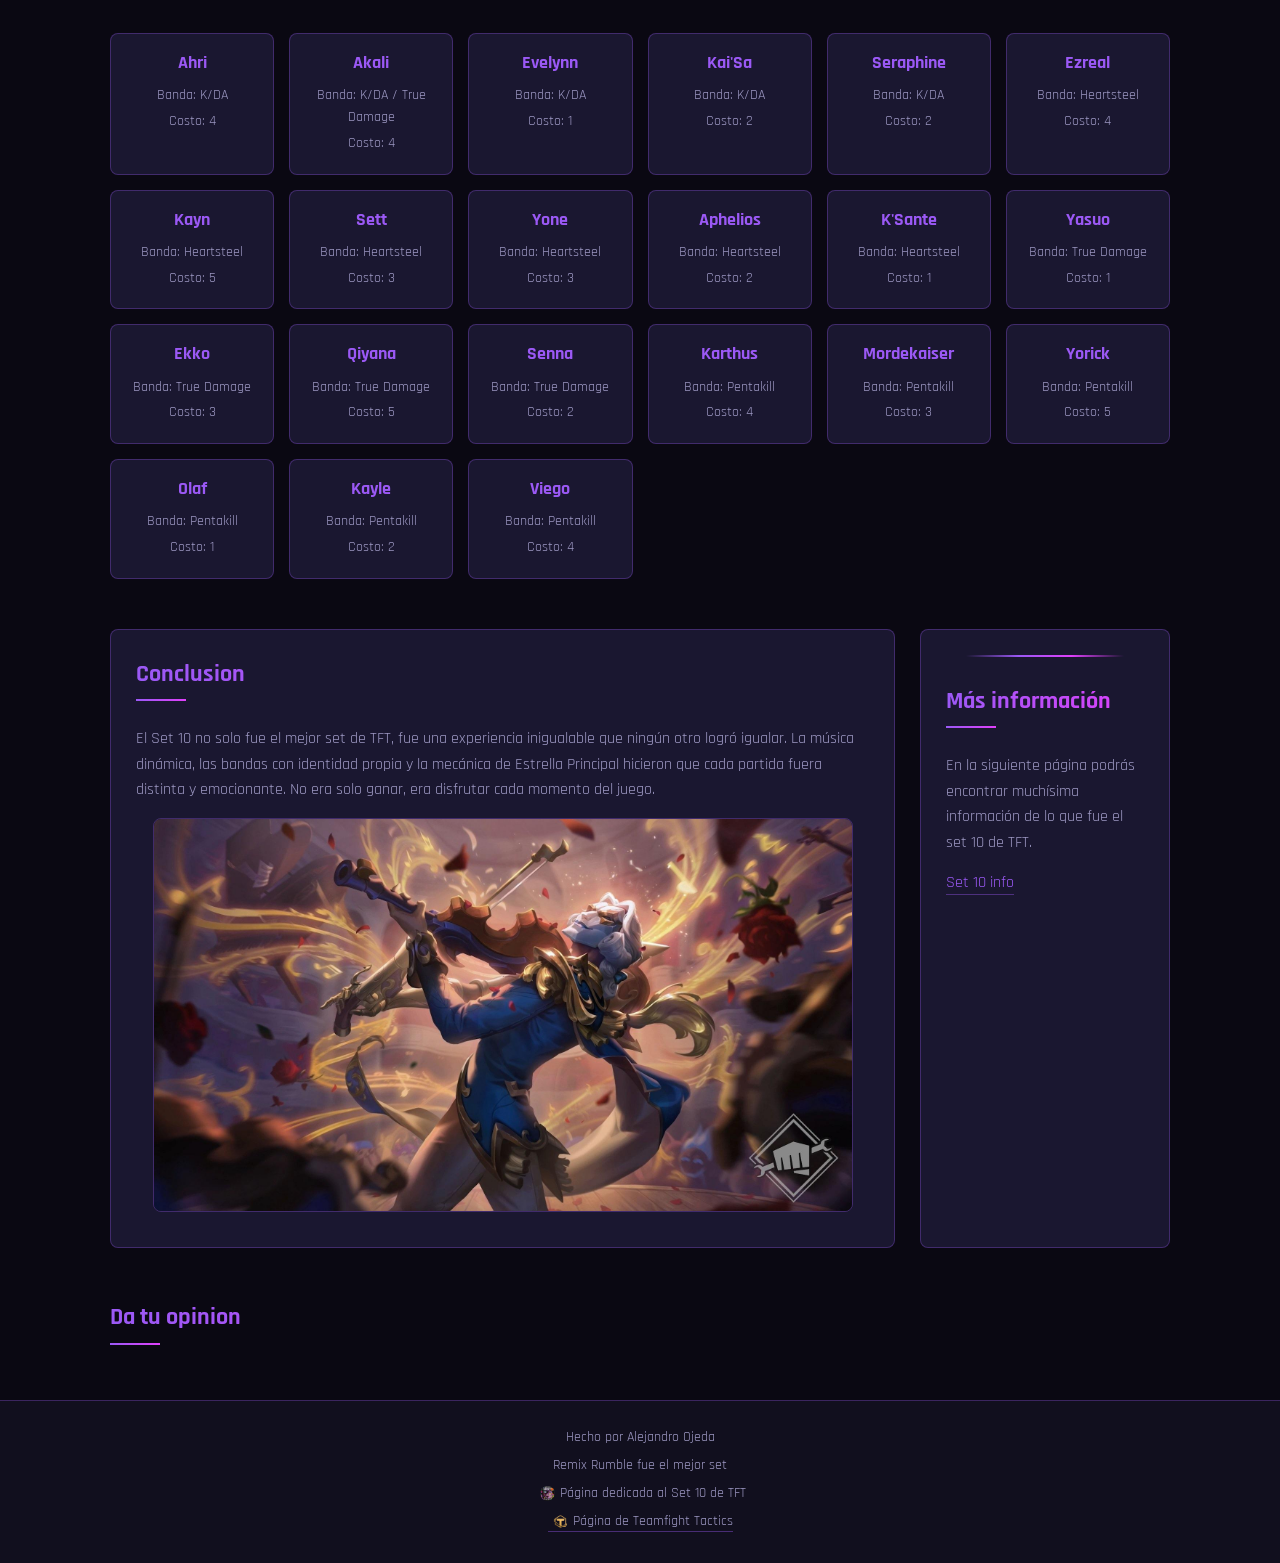
==== commit d4bcc44e: "Agrego array completo de campeones, los muestro en el DOM y se corrigio el index" ====
--- a/index.html
+++ b/index.html
@@ -5,7 +5,7 @@
     <meta name="viewport" content="width=device-width, initial-scale=1.0">
     <link rel="shortcut icon" href="img/ab67616d00001e02311f00c1c2e4935c01a6be4f.png" type="image/x-icon">
     <link rel="stylesheet" href="style.css">
-    <script src="app/js" defer></script>
+    <script src="app.js" defer></script>
     <title>El mejor set de TFT</title>
 </head>
 <body>
@@ -39,24 +39,26 @@
             <br>
             <img src="img/TFT.jpg" alt="image" width="700">
         </section>
-        <section>
-            <h2 id="curiosidades">Curiosidades del set 10</h2>
-            <p>El Set 10 de Teamfight Tactics, conocido como Remix Rumble, fue uno de los más innovadores del juego y tiene varias curiosidades que lo hacen único. Una de las más destacadas es que la música cambiaba dependiendo de las sinergias que usabas, mezclándose en tiempo real y haciendo que cada partida tuviera su propio estilo, como si el jugador fuera un DJ.</p>
-            <p>Además, la mecánica principal llamada “Estrella Principal” (Headliner) fue una evolución de sistemas anteriores, pero mucho más flexible y divertida, obligando a los jugadores a adaptarse en cada partida en lugar de repetir siempre la misma estrategia.</p>
-            <p>Otro punto interesante es que todas las bandas del set, como K/DA, Pentakill, True Damage y HEARTSTEEL, ya existían dentro del universo de League of Legends, lo que le dio mucha más identidad y conexión con el juego original.</p>
-            <p>También fue un set muy vivo en lo visual y sonoro, con efectos, animaciones y música que hacían que cada composición se sintiera diferente. Incluso se podía reconocer que estaba jugando alguien solo por el sonido de su tablero.</p>
-            <p>Detrás del Set 10 no solo hubo desarrolladores, sino también músicos y coros de personas reales que participaron en la creación de la música. Estas voces fueron diseñadas para mezclarse dinámicamente durante la partida, haciendo que cada composición no solo se vea distinta, sino que también suene única.</p>
-            <iframe 
-                width="560" height="315" 
-                src="https://www.youtube.com/embed/hnyvCXQymzk?start=646"
-                frameborder="0" 
-                allowfullscreen>
-            </iframe>
-        </section>    
-        <aside>
-            <h3>Dato curioso</h3>
-            <p>La música cambia según la sinergia.</p>
-        </aside>
+        <div class="curiosidades-wrap">
+            <section>
+                <h2 id="curiosidades">Curiosidades del set 10</h2>
+                <p>El Set 10 de Teamfight Tactics, conocido como Remix Rumble, fue uno de los más innovadores del juego y tiene varias curiosidades que lo hacen único. Una de las más destacadas es que la música cambiaba dependiendo de las sinergias que usabas, mezclándose en tiempo real y haciendo que cada partida tuviera su propio estilo, como si el jugador fuera un DJ.</p>
+                <p>Además, la mecánica principal llamada “Estrella Principal” (Headliner) fue una evolución de sistemas anteriores, pero mucho más flexible y divertida, obligando a los jugadores a adaptarse en cada partida en lugar de repetir siempre la misma estrategia.</p>
+                <p>Otro punto interesante es que todas las bandas del set, como K/DA, Pentakill, True Damage y HEARTSTEEL, ya existían dentro del universo de League of Legends, lo que le dio mucha más identidad y conexión con el juego original.</p>
+                <p>También fue un set muy vivo en lo visual y sonoro, con efectos, animaciones y música que hacían que cada composición se sintiera diferente. Incluso se podía reconocer que estaba jugando alguien solo por el sonido de su tablero.</p>
+                <p>Detrás del Set 10 no solo hubo desarrolladores, sino también músicos y coros de personas reales que participaron en la creación de la música. Estas voces fueron diseñadas para mezclarse dinámicamente durante la partida, haciendo que cada composición no solo se vea distinta, sino que también suene única.</p>
+                <iframe 
+                    width="560" height="315" 
+                    src="https://www.youtube.com/embed/hnyvCXQymzk?start=646"
+                    frameborder="0" 
+                    allowfullscreen>
+                </iframe>
+            </section>    
+            <aside>
+                <h3>Dato curioso</h3>
+                <p>La música cambia según la sinergia.</p>
+            </aside>
+        </div>
         <section id="sinergias">
             <h2>Nombre de las sinergias de cada banda musical</h2>
             <p>El Set 10 se destacó por la gran cantidad de sinergias disponibles, combinando bandas musicales con clases y estilos únicos. Esto permitió una enorme variedad de composiciones, haciendo que cada partida fuera distinta y mucho más creativa que en otros sets.</p>
@@ -112,6 +114,7 @@
             </table>
             <p>Dato importante: Akali pertenecía a ambos grupos de bandas, haciéndola un personaje muy versátil.</p>
         </section>
+        <div id="lista-campeones"></div>
         <section id="conclusion">
             <h2>Conclusion</h2>
             <p>El Set 10 no solo fue el mejor set de TFT, fue una experiencia inigualable que ningún otro logró igualar. La música dinámica, las bandas con identidad propia y la mecánica de Estrella Principal hicieron que cada partida fuera distinta y emocionante. No era solo ganar, era disfrutar cada momento del juego.</p>
--- a/style.css
+++ b/style.css
@@ -440,4 +440,54 @@
     height: 2px;
     background: linear-gradient(90deg, var(--color-morado), var(--color-rosa));
     margin-top: 6px;
+}
+
+#lista-campeones {
+    display: grid;
+    grid-template-columns: repeat(auto-fit, minmax(150px, 1fr));
+    gap: 15px;
+    grid-column: 1 / -1;
+    margin-bottom: 25px;
+}
+
+.campeon-card {
+    background-color: var(--color-card);
+    border: var(--borde);
+    border-radius: var(--radio);
+    padding: 15px;
+    text-align: center;
+    transition: border-color var(--transicion), transform var(--transicion);
+}
+
+.campeon-card:hover {
+    border-color: var(--color-morado);
+    transform: translateY(-3px);
+}
+
+.campeon-card h3 {
+    color: var(--color-morado);
+    font-size: 1.1rem;
+    margin-bottom: 8px;
+}
+
+.campeon-card p {
+    font-size: 0.85rem;
+    margin-bottom: 4px;
+}
+.curiosidades-wrap {
+    grid-column: 1 / -1;
+    display: flex;
+    gap: 25px;
+    align-items: flex-start;
+}
+
+.curiosidades-wrap section {
+    flex: 1;
+    margin-bottom: 0;
+}
+
+.curiosidades-wrap aside {
+    width: 220px;
+    flex-shrink: 0;
+    margin-bottom: 0;
 }
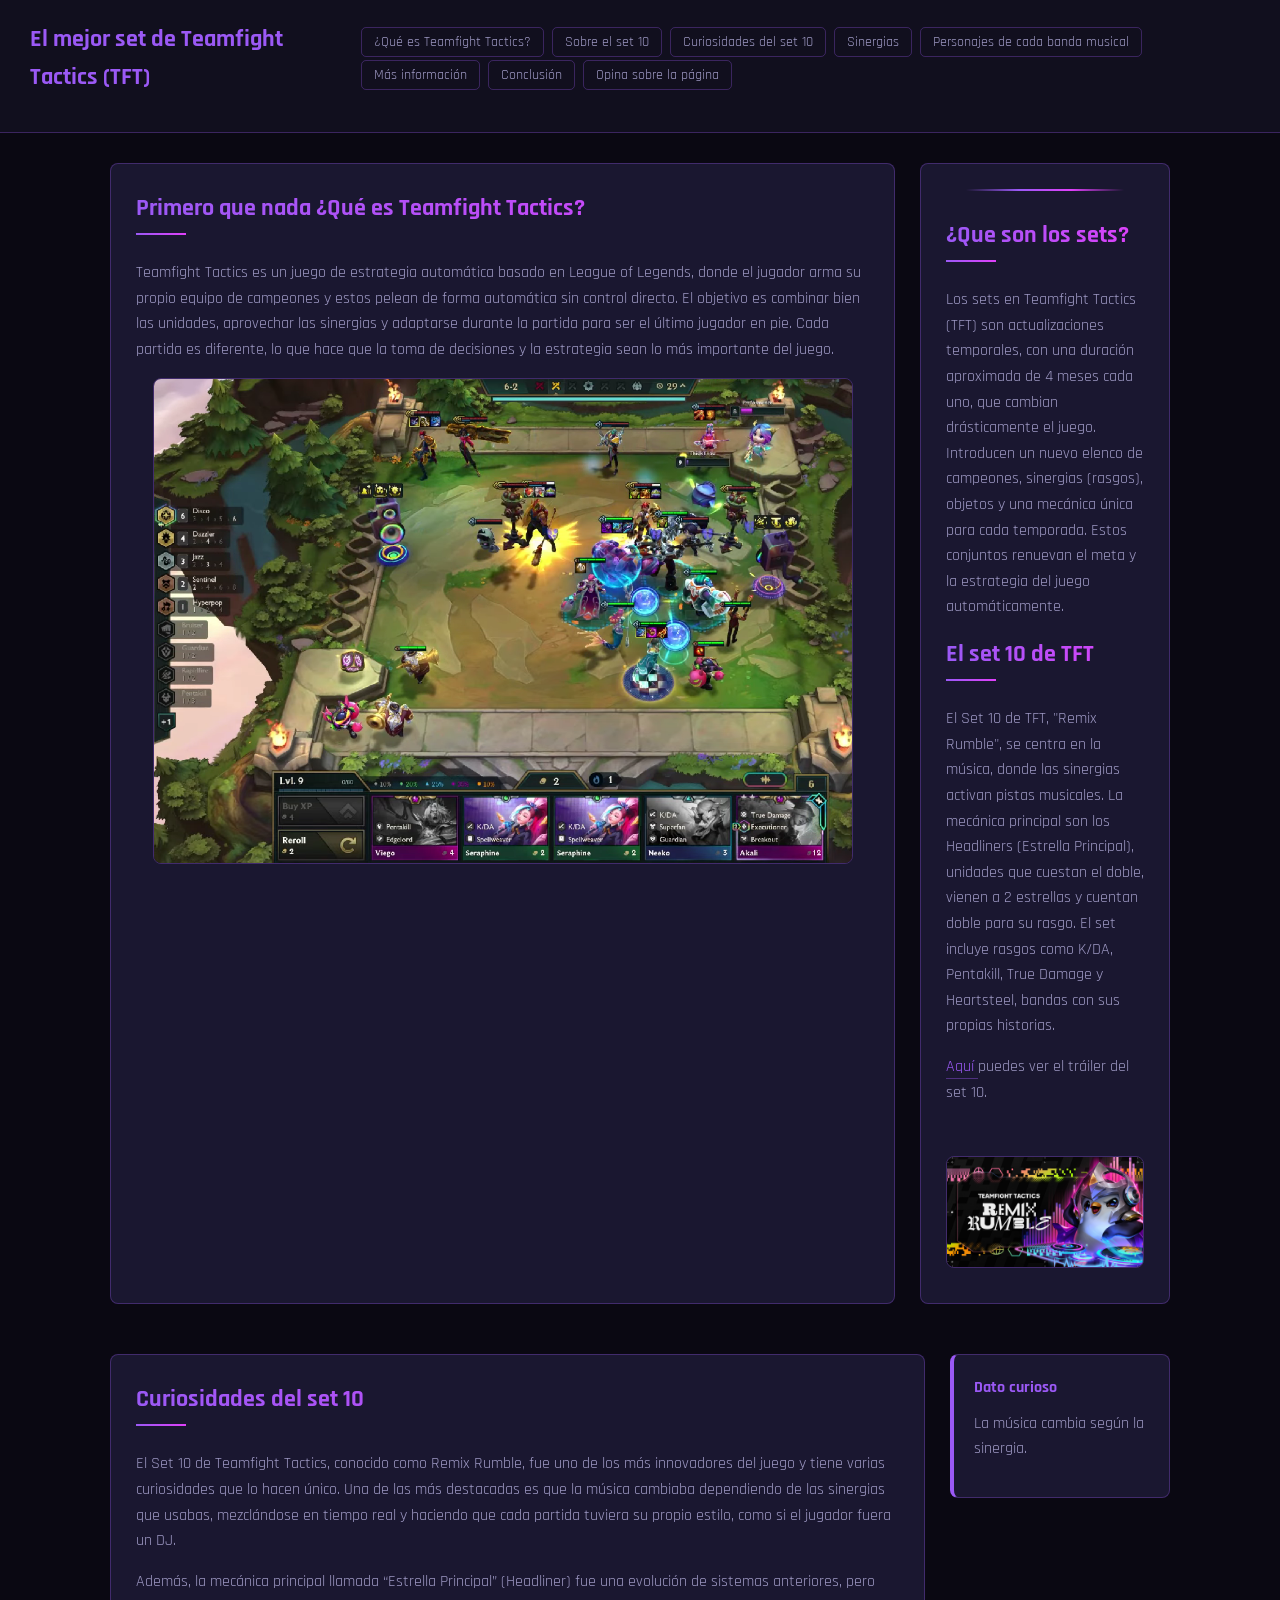
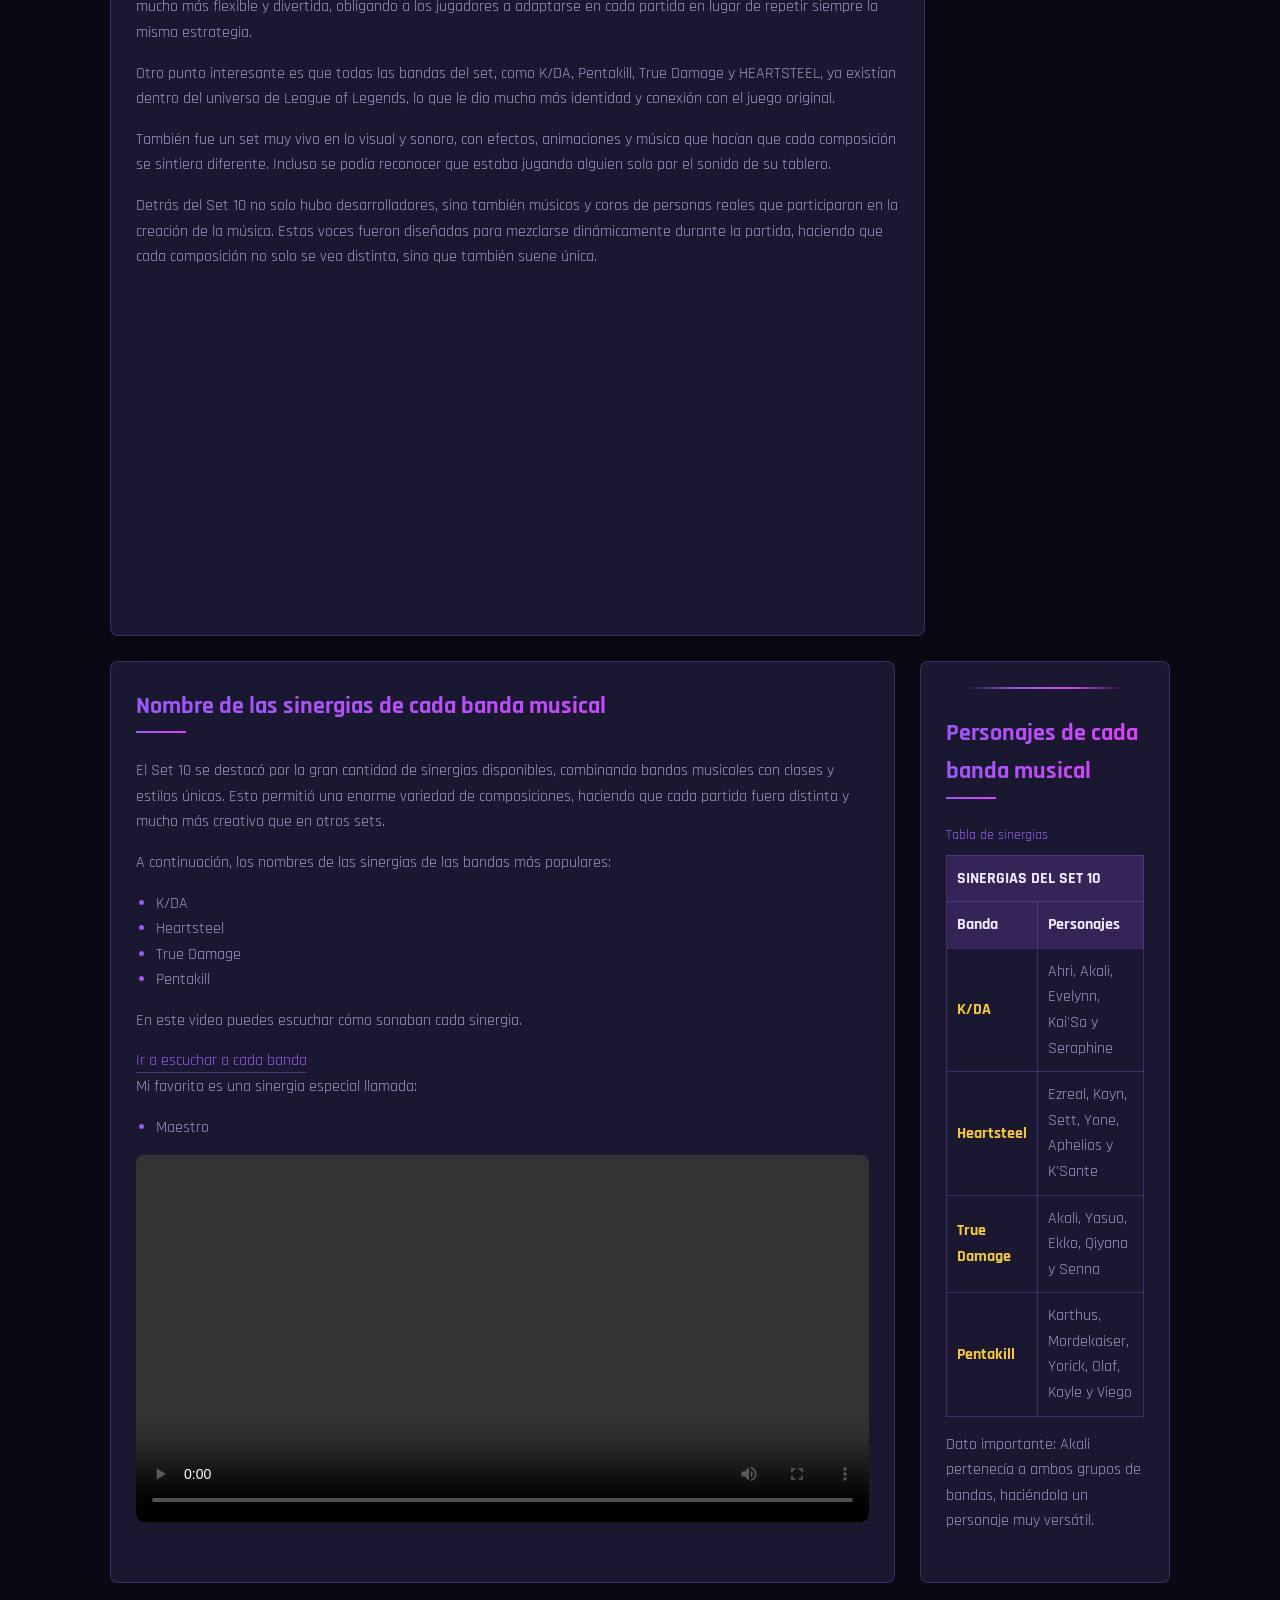
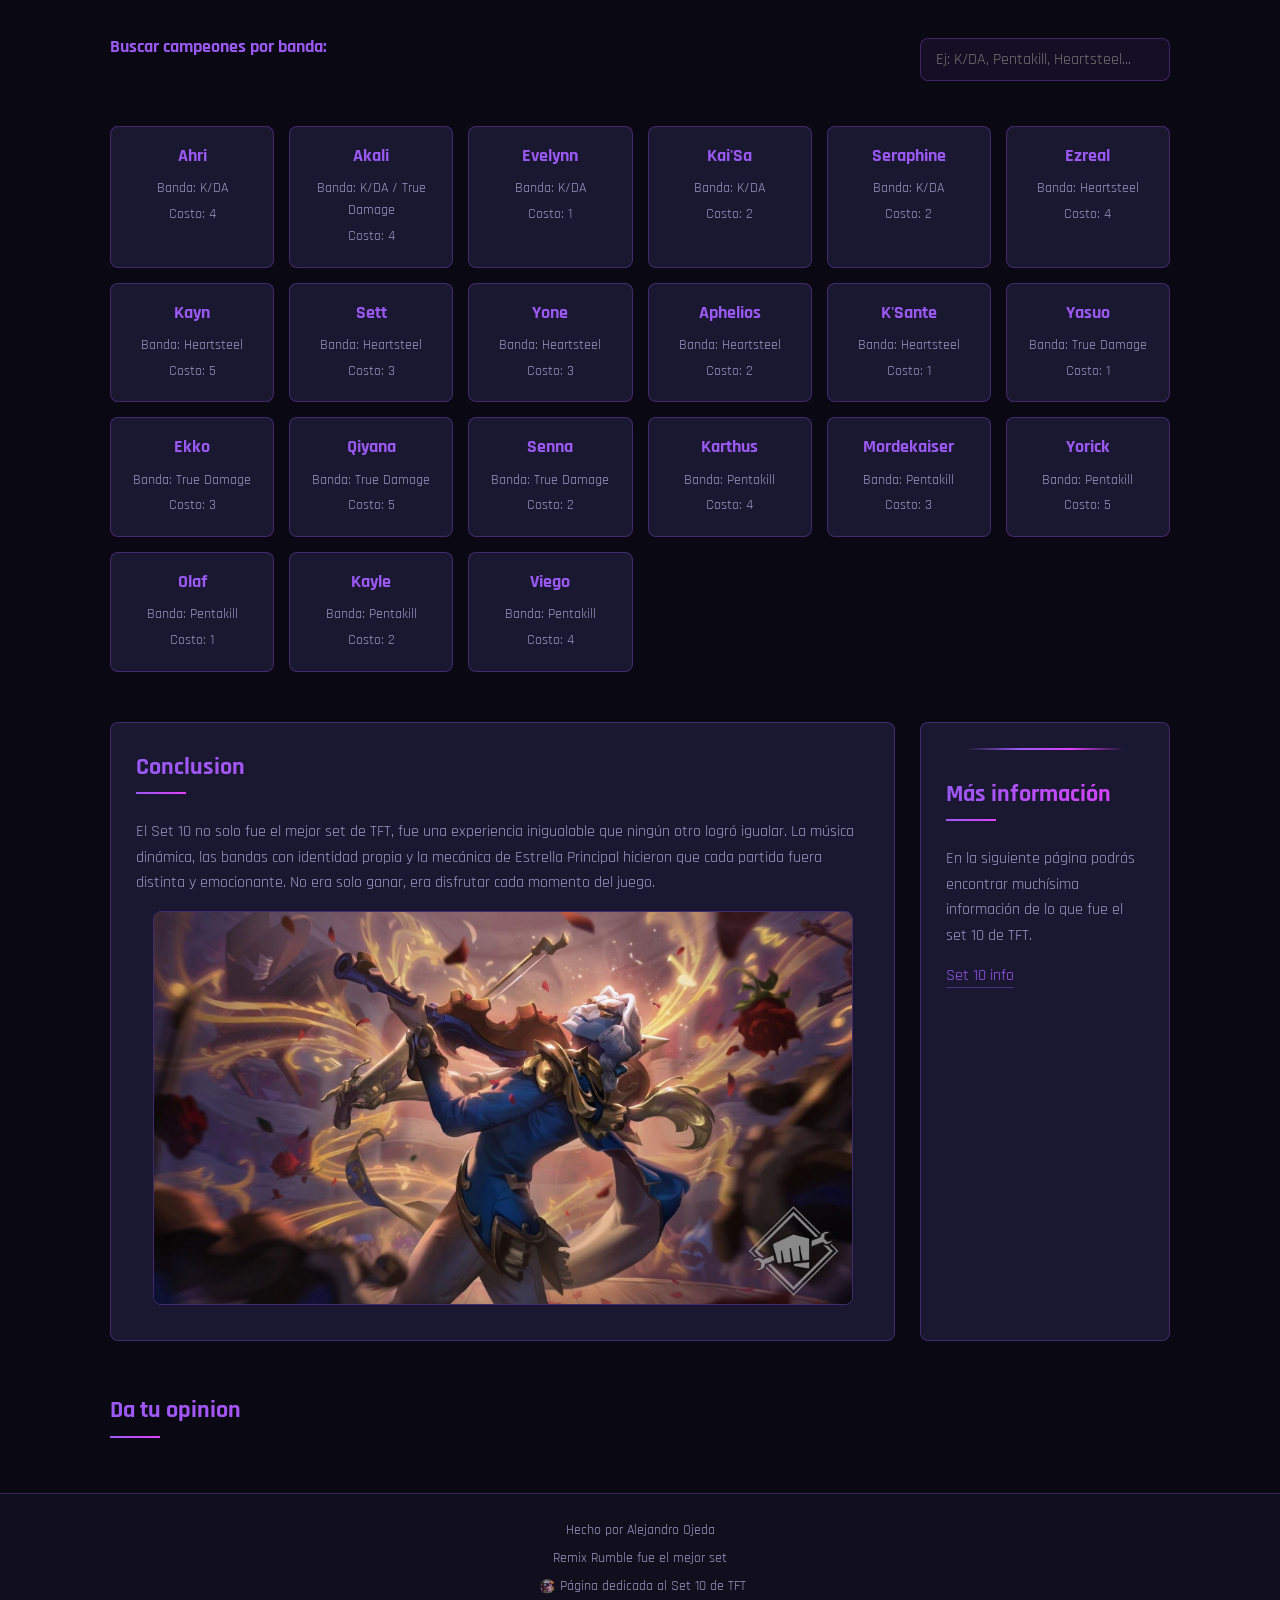
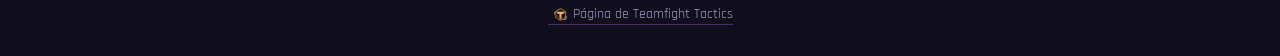
==== commit 9610f8e3: "Agrego buscador de campeones por banda y le di estilos" ====
--- a/index.html
+++ b/index.html
@@ -114,6 +114,8 @@
             </table>
             <p>Dato importante: Akali pertenecía a ambos grupos de bandas, haciéndola un personaje muy versátil.</p>
         </section>
+        <label for="buscador">Buscar campeones por banda:</label>
+        <input type="text" id="buscador" placeholder="Ej: K/DA, Pentakill, Heartsteel...">
         <div id="lista-campeones"></div>
         <section id="conclusion">
             <h2>Conclusion</h2>
--- a/style.css
+++ b/style.css
@@ -490,4 +490,49 @@
     width: 220px;
     flex-shrink: 0;
     margin-bottom: 0;
+}
+
+label[for="buscador"] {
+    display: block;
+    color: var(--color-morado);
+    font-size: 1.1rem;
+    font-weight: 700;
+    margin-bottom: 8px;
+}
+
+#buscador {
+    width: 100%;
+    max-width: 400px;
+    margin-bottom: 20px;
+    padding: 10px 15px;
+    background-color: rgba(155, 89, 245, 0.08);
+    border: var(--borde);
+    border-radius: var(--radio);
+    color: var(--color-texto);
+    font-family: 'Rajdhani', sans-serif;
+    font-size: 1rem;
+    transition: border-color var(--transicion), box-shadow var(--transicion);
+}
+
+#buscador:focus {
+    border-color: var(--color-morado);
+    box-shadow: 0 0 8px rgba(155, 89, 245, 0.3);
+}
+
+#ordenar {
+    margin-bottom: 20px;
+    margin-left: 10px;
+    padding: 10px 18px;
+    background-color: var(--color-morado);
+    color: white;
+    border: none;
+    border-radius: var(--radio);
+    cursor: pointer;
+    font-family: 'Rajdhani', sans-serif;
+    transition: background-color var(--transicion), transform var(--transicion);
+}
+
+#ordenar:hover {
+    background-color: var(--color-rosa);
+    transform: translateY(-2px);
 }
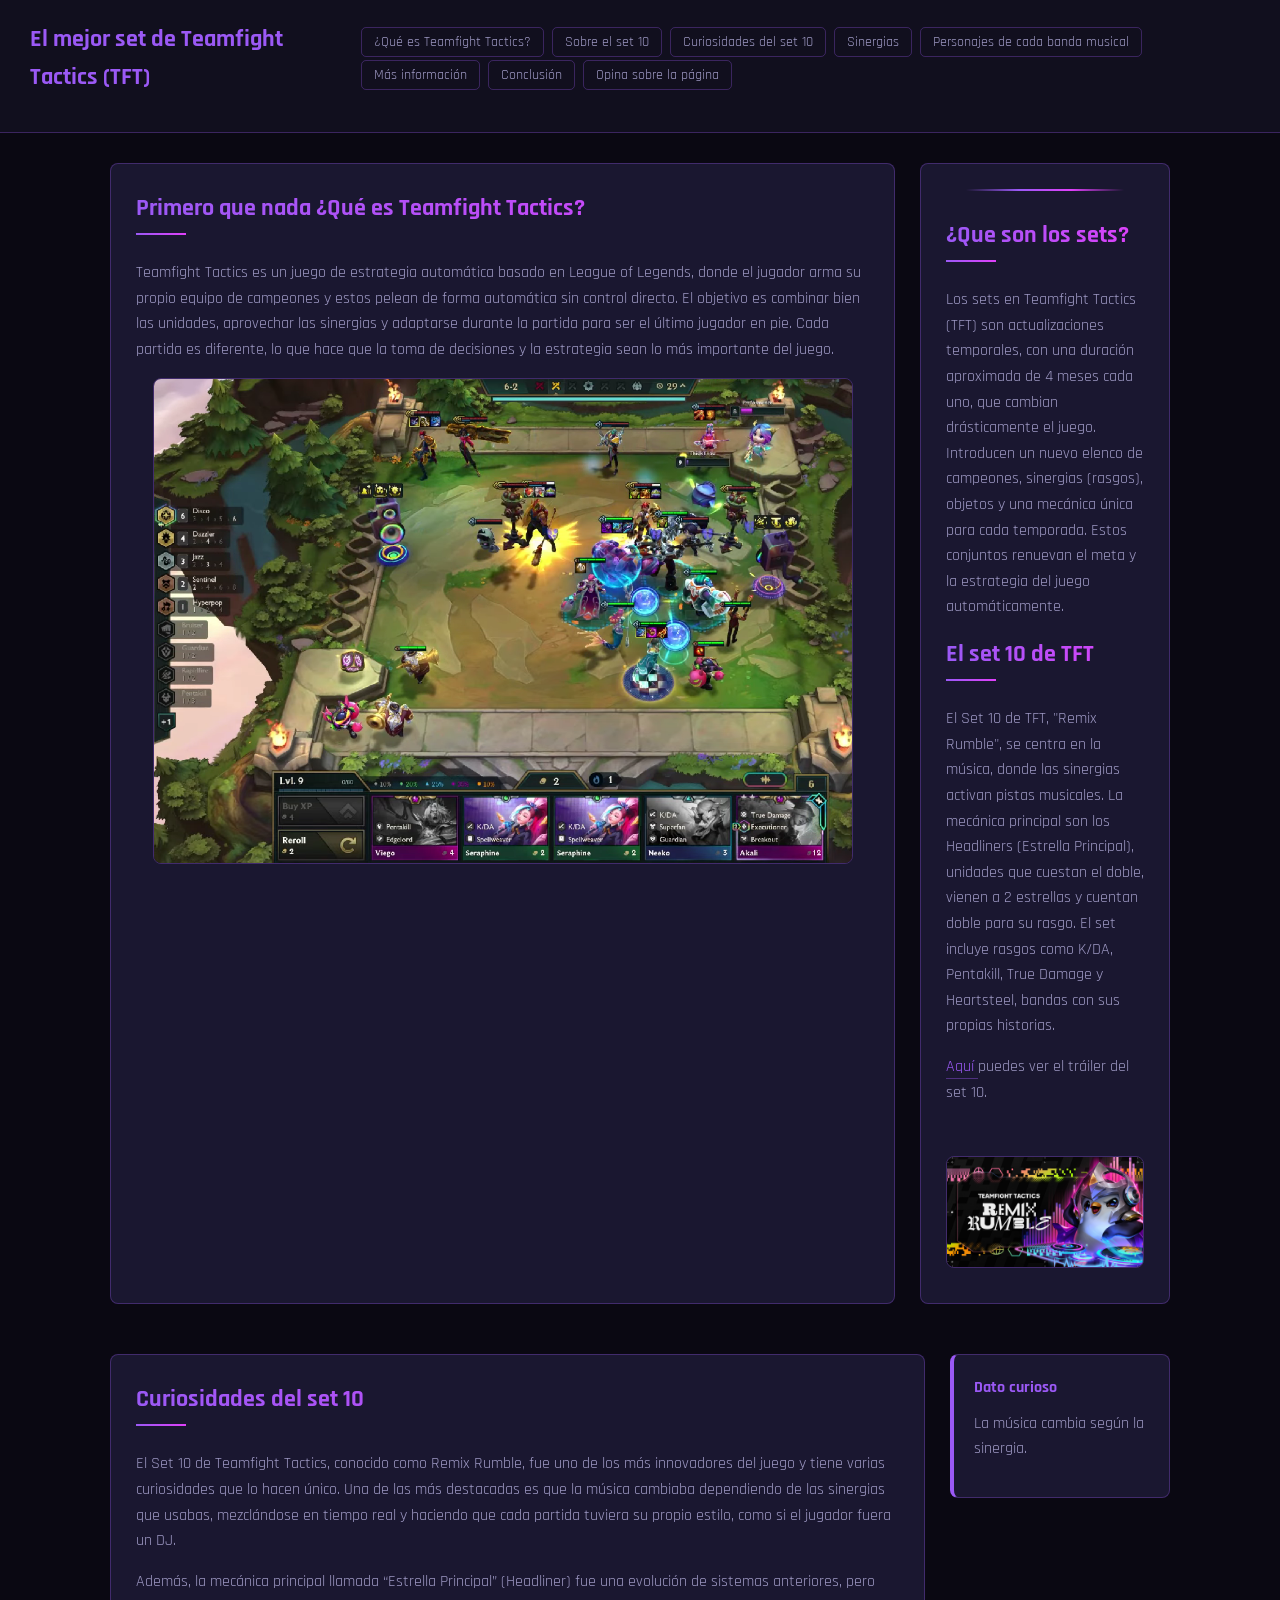
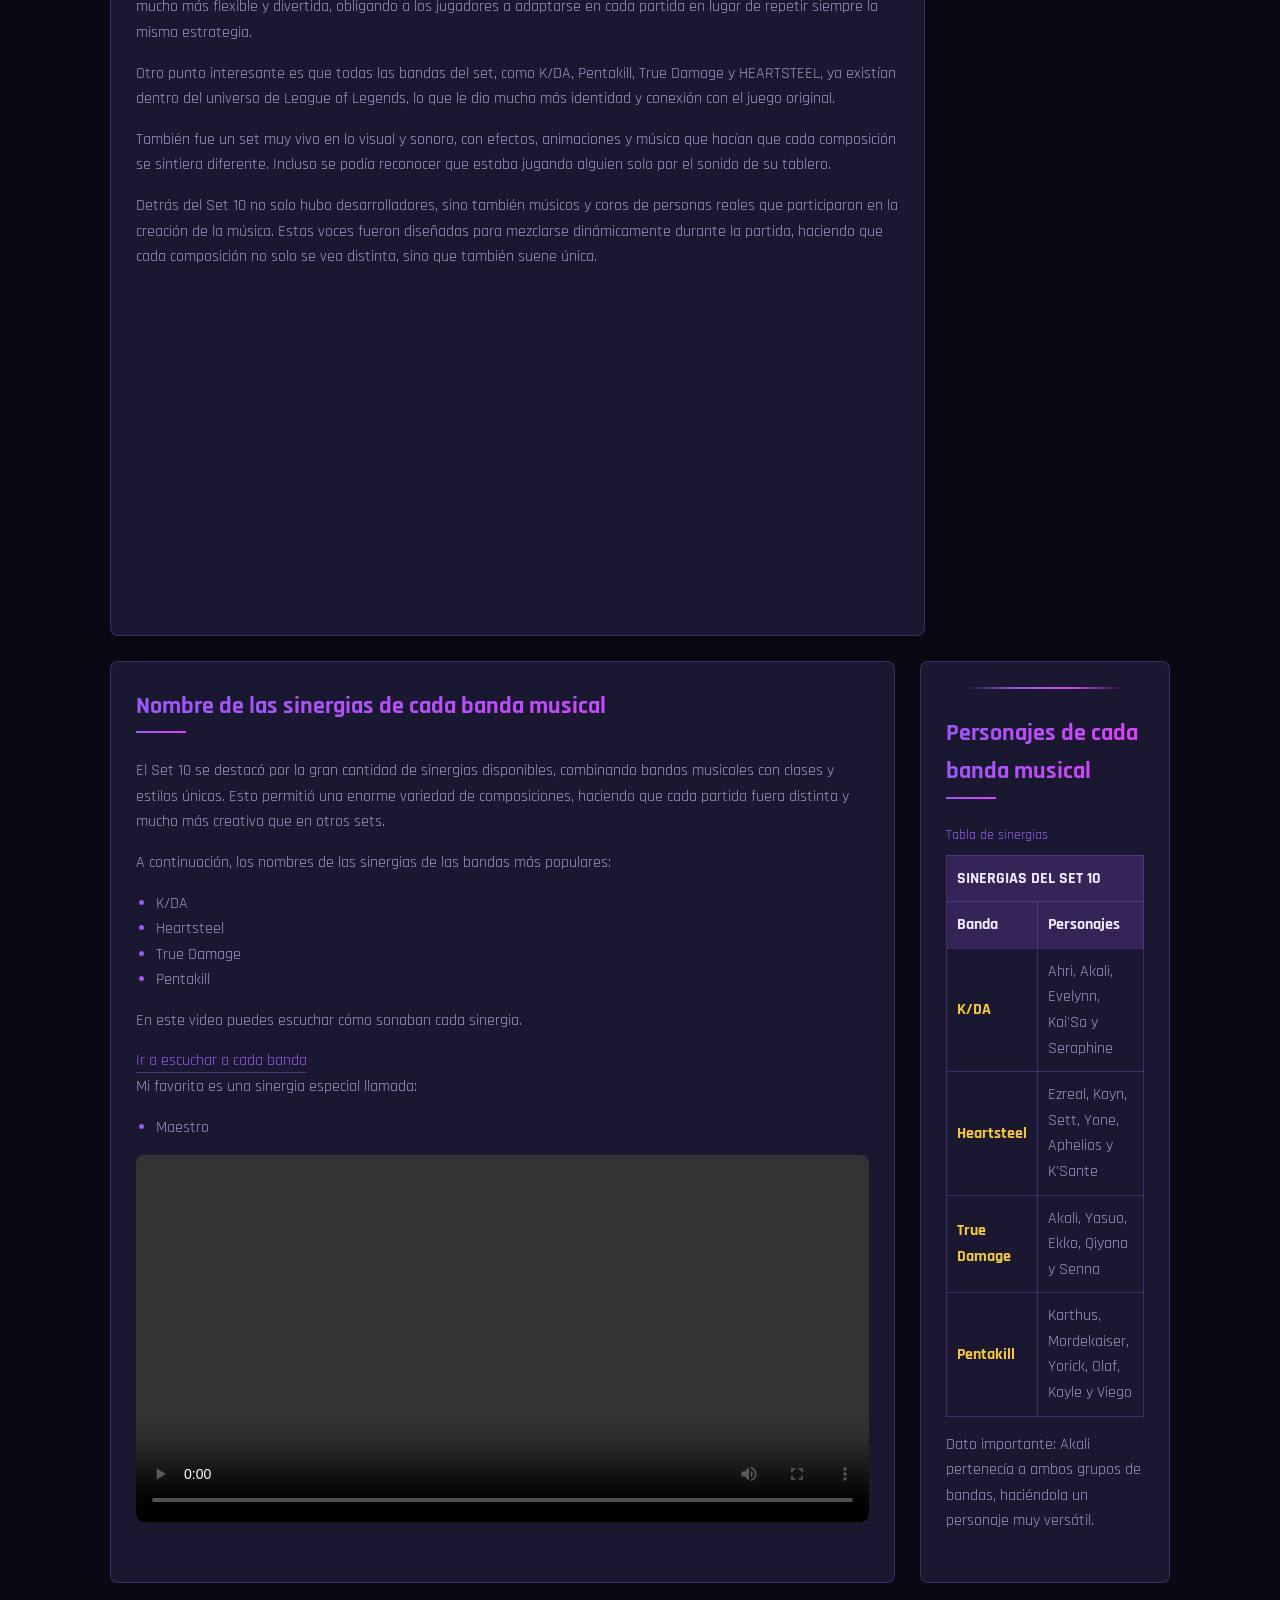
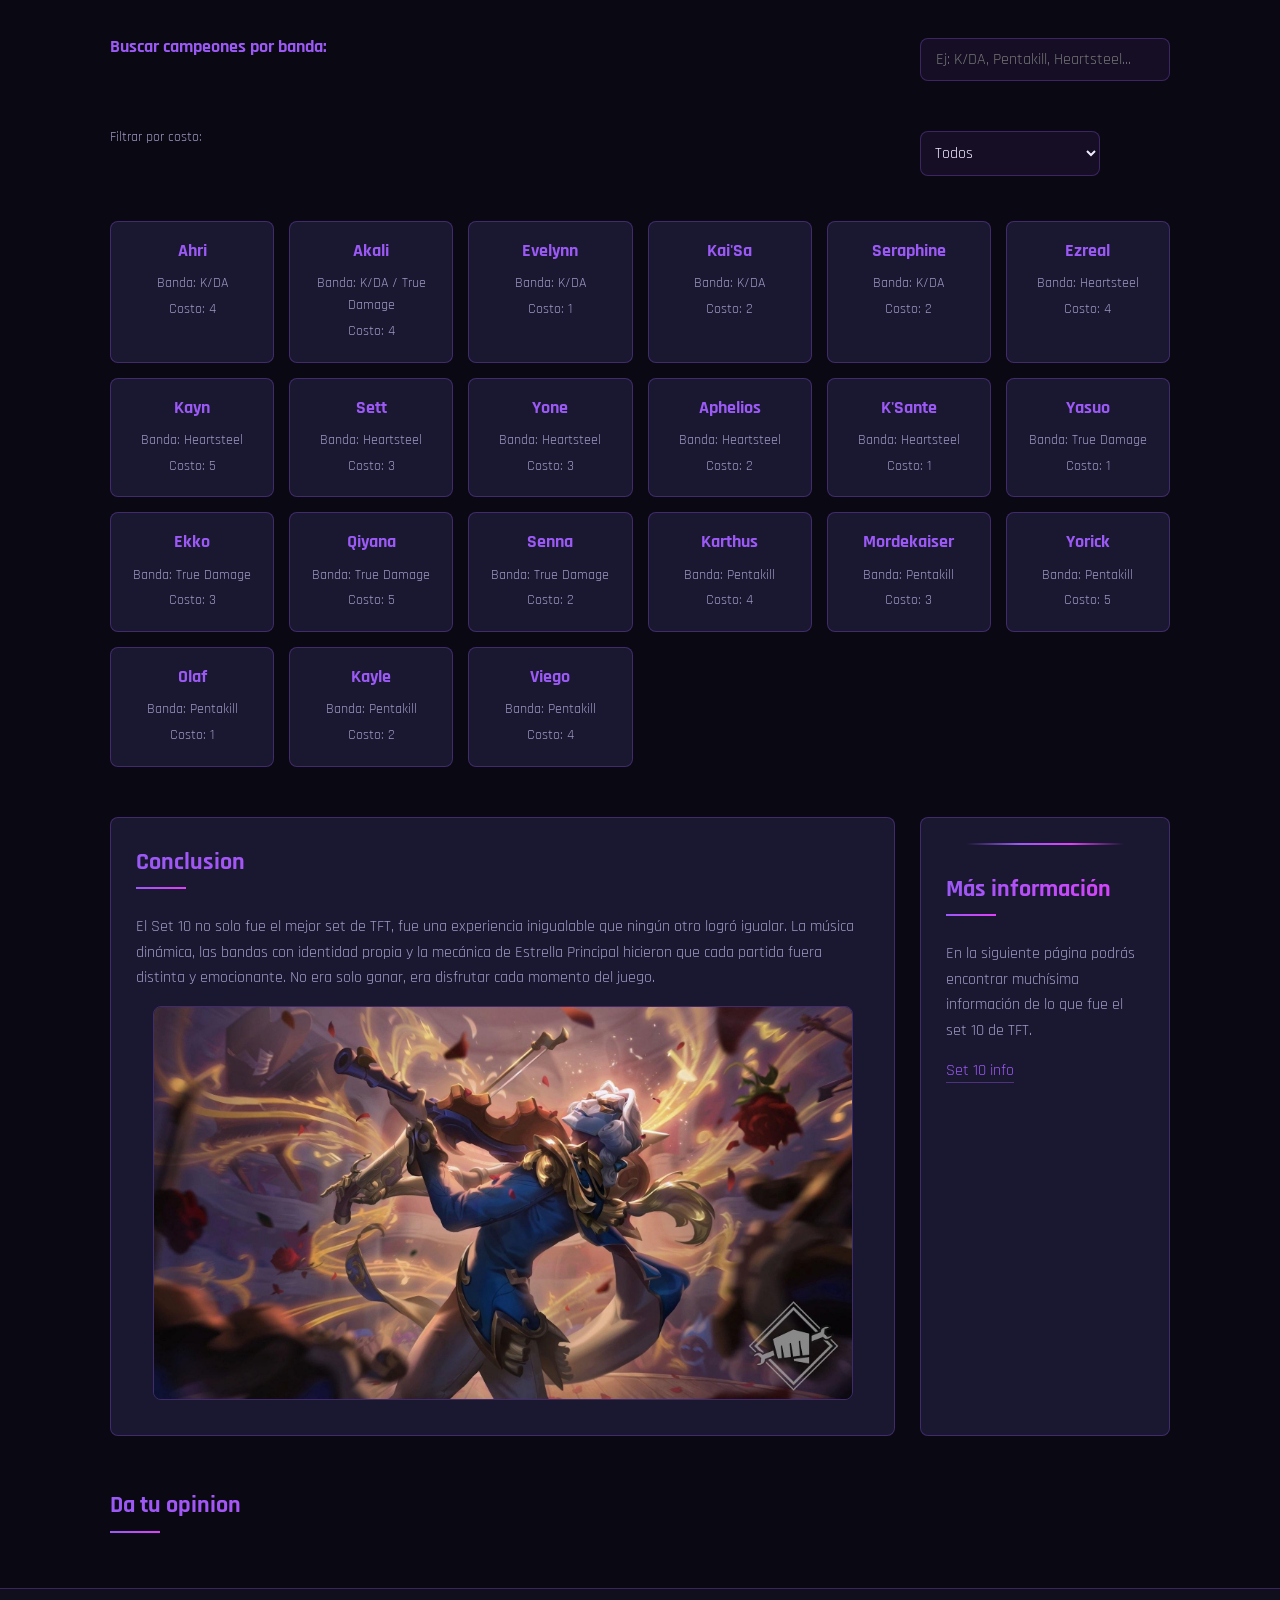
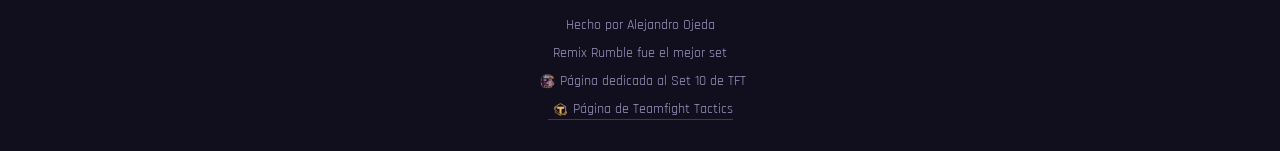
==== commit e52b055a: "Agrego un filtro para buscar campeones por costo" ====
--- a/index.html
+++ b/index.html
@@ -116,6 +116,15 @@
         </section>
         <label for="buscador">Buscar campeones por banda:</label>
         <input type="text" id="buscador" placeholder="Ej: K/DA, Pentakill, Heartsteel...">
+        <label for="filtro-costo">Filtrar por costo:</label>
+        <select id="filtro-costo">
+            <option value="todos">Todos</option>
+            <option value="1">Costo 1</option>
+            <option value="2">Costo 2</option>
+            <option value="3">Costo 3</option>
+            <option value="4">Costo 4</option>
+            <option value="5">Costo 5</option>
+        </select>
         <div id="lista-campeones"></div>
         <section id="conclusion">
             <h2>Conclusion</h2>
--- a/style.css
+++ b/style.css
@@ -535,4 +535,19 @@
 #ordenar:hover {
     background-color: var(--color-rosa);
     transform: translateY(-2px);
+}
+
+#filtro-costo {
+    width: 180px;
+    margin-bottom: 20px;
+    padding: 10px;
+    background-color: rgba(155, 89, 245, 0.08);
+    border: var(--borde);
+    border-radius: var(--radio);
+    color: var(--color-texto);
+    font-family: 'Rajdhani', sans-serif;
+}
+
+#filtro-costo:focus {
+    border-color: var(--color-morado);
 }
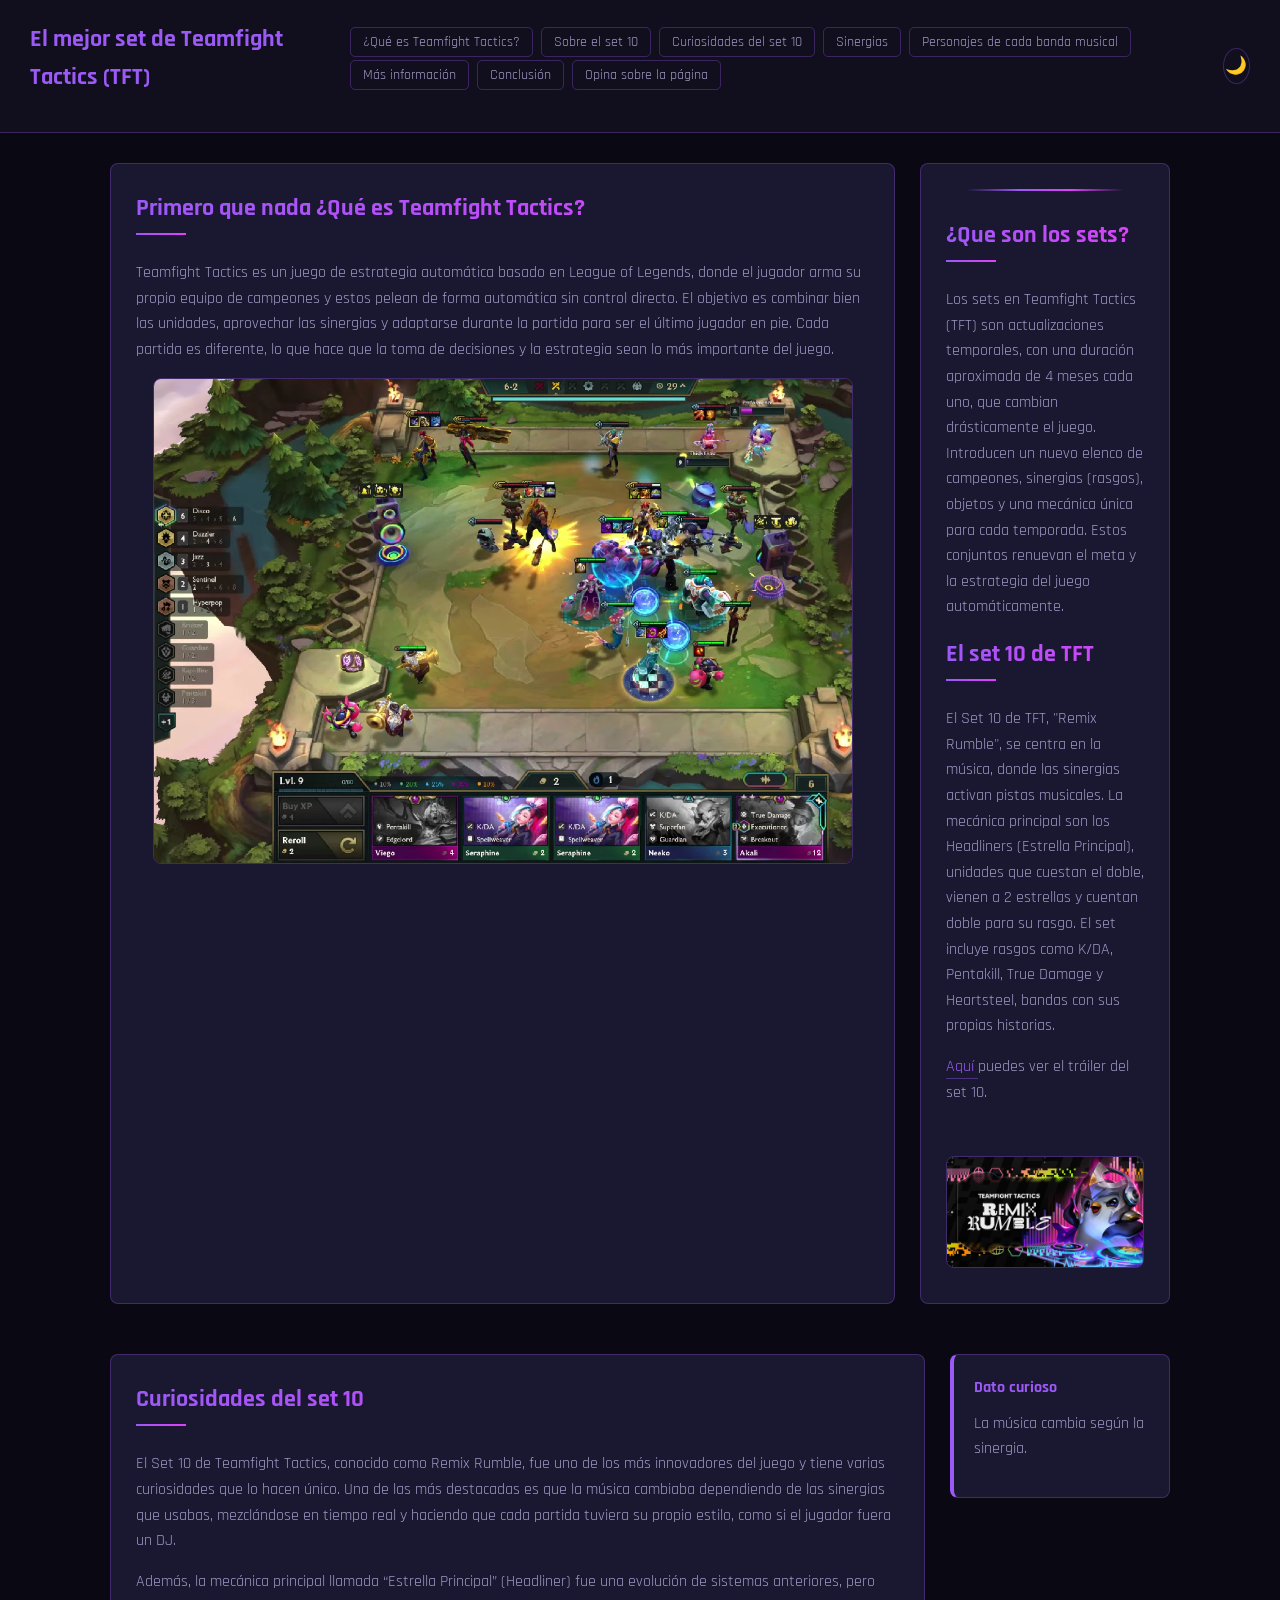
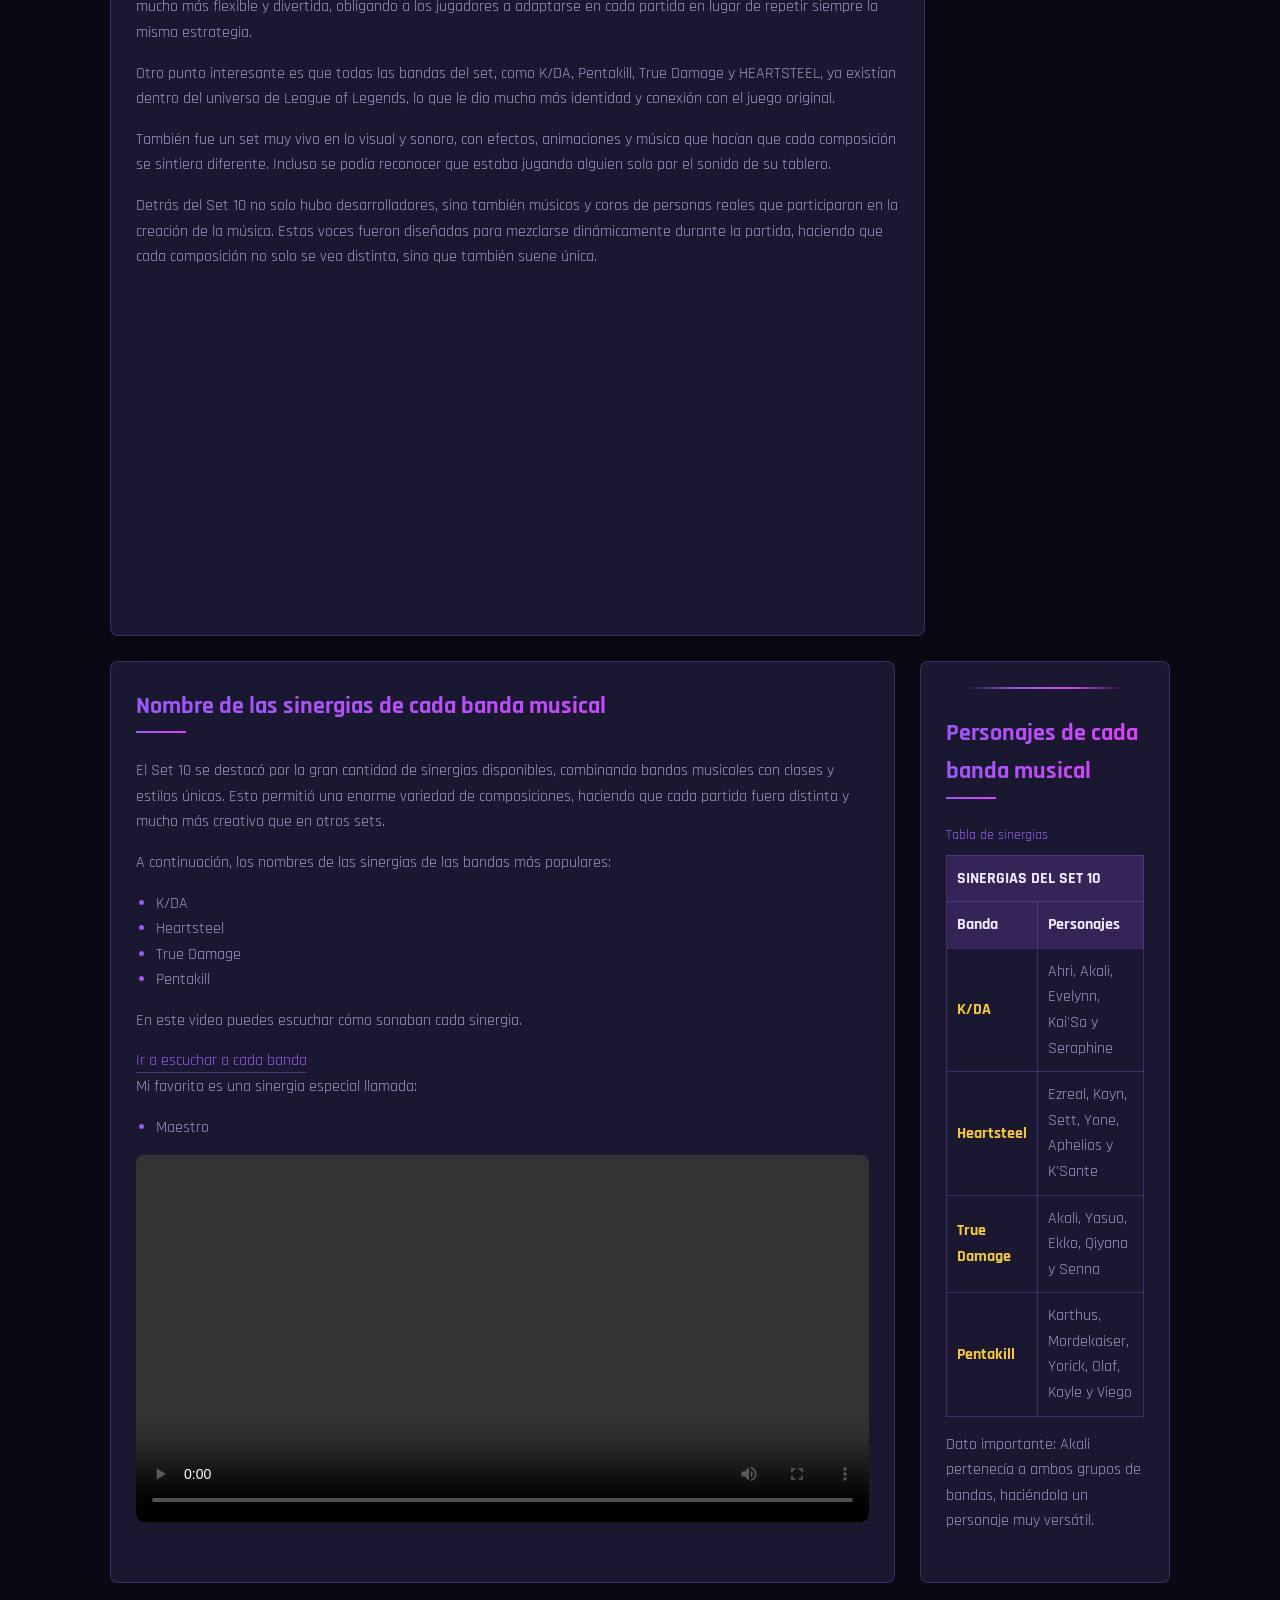
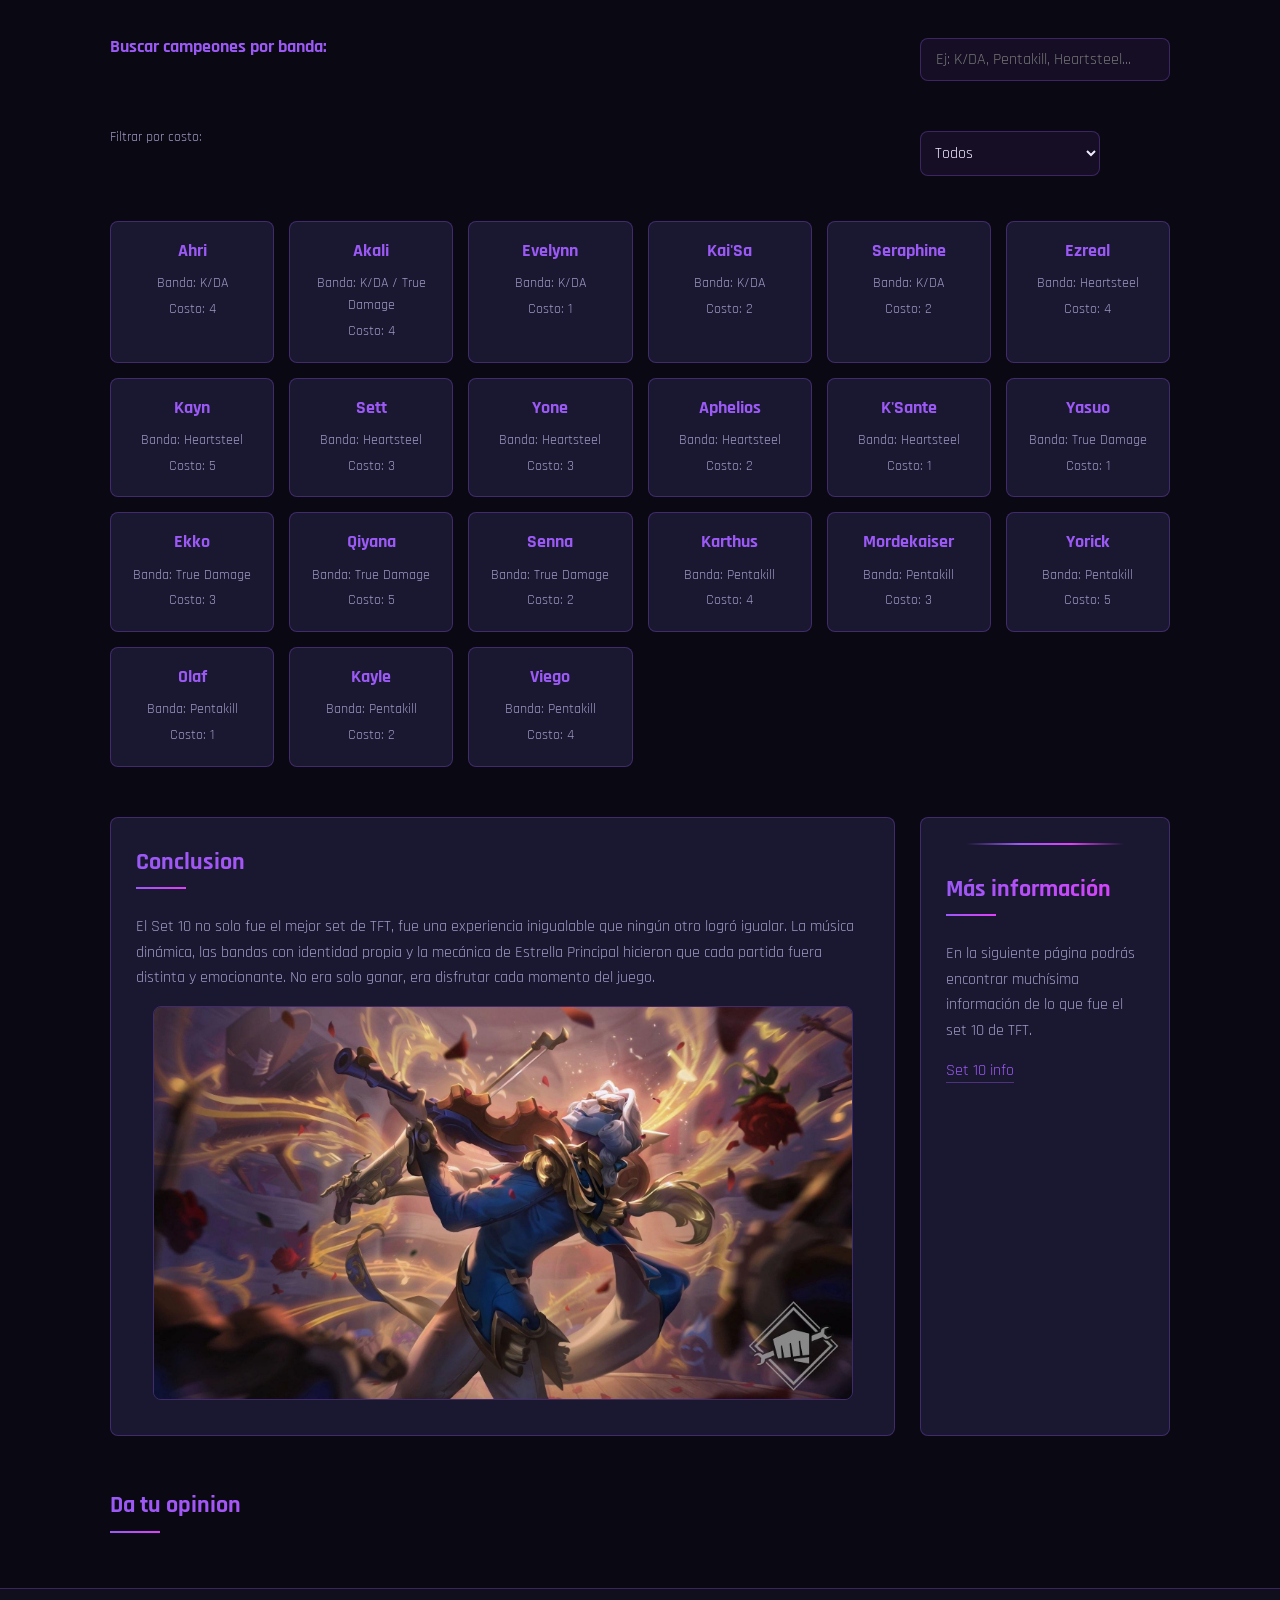
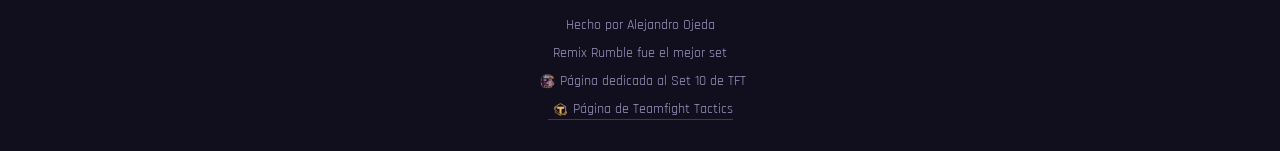
==== commit 1a5603b8: "Agrego boton de modo oscuro y claro con estilos en css" ====
--- a/index.html
+++ b/index.html
@@ -23,6 +23,7 @@
                 <li> <a href="#opinion">Opina sobre la página</a></li>
             </ul>
         </nav>
+        <button id="btn-modo">🌙</button>
     </header>
     <main>
         <article id="tft">
--- a/style.css
+++ b/style.css
@@ -550,4 +550,46 @@
 
 #filtro-costo:focus {
     border-color: var(--color-morado);
+}
+
+.contador-visitas {
+    display: inline-block;
+    margin-top: 10px;
+    font-size: 0.8rem;
+    color: var(--color-dorado);
+    background: rgba(245, 200, 66, 0.1);
+    padding: 2px 10px;
+    border-radius: 12px;
+}
+
+
+#btn-modo {
+    background: transparent;
+    border: var(--borde);
+    border-radius: 50%;
+    width: 36px;
+    height: 36px;
+    font-size: 1.1rem;
+    cursor: pointer;
+    transition: border-color var(--transicion), background-color var(--transicion);
+    margin-left: auto;
+}
+
+#btn-modo:hover {
+    border-color: var(--color-morado);
+    background-color: rgba(155, 89, 245, 0.1);
+}
+
+
+body.modo-claro {
+    --color-fondo: #f4f2fa;
+    --color-card: #ffffff;
+    --color-texto: #1a1730;
+    --color-texto-secundario: #4a4566;
+    --borde: 1px solid rgba(155, 89, 245, 0.25);
+}
+
+body.modo-claro header,
+body.modo-claro footer {
+    background-color: #ffffff;
 }
